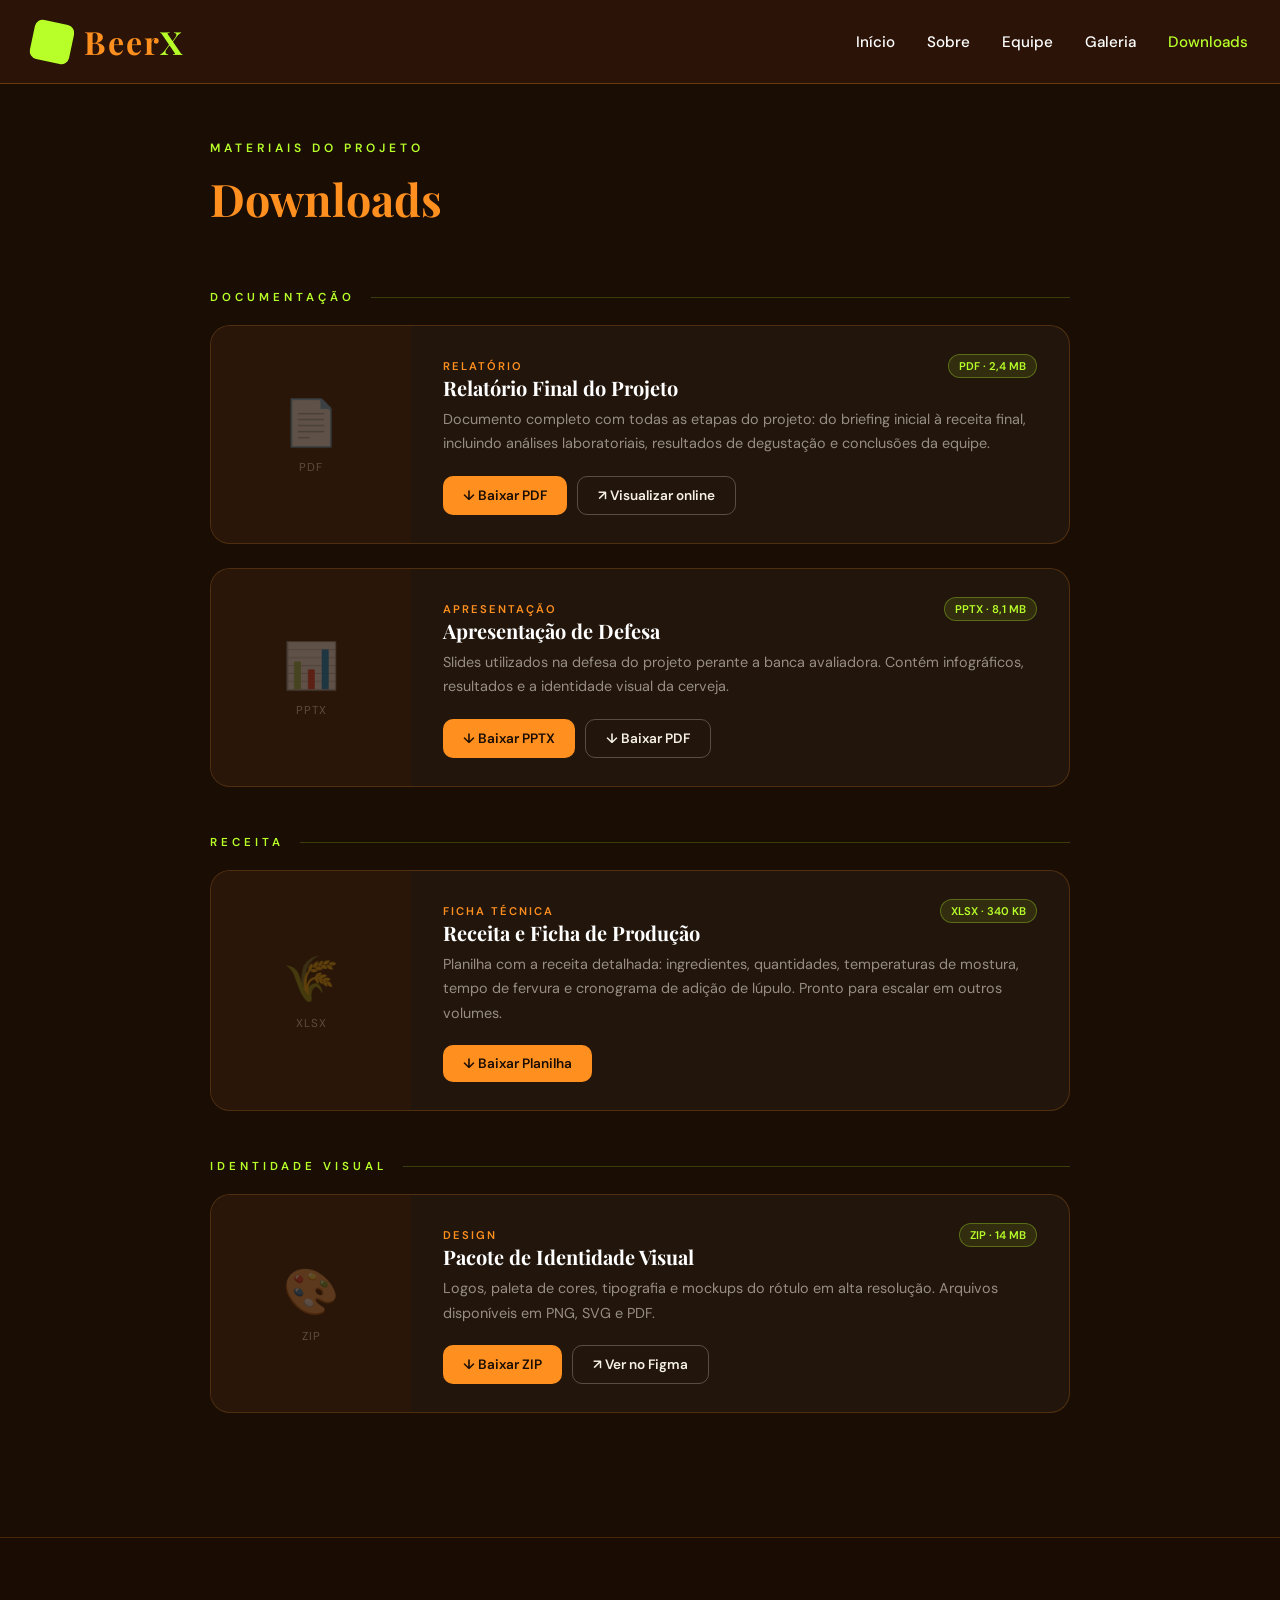
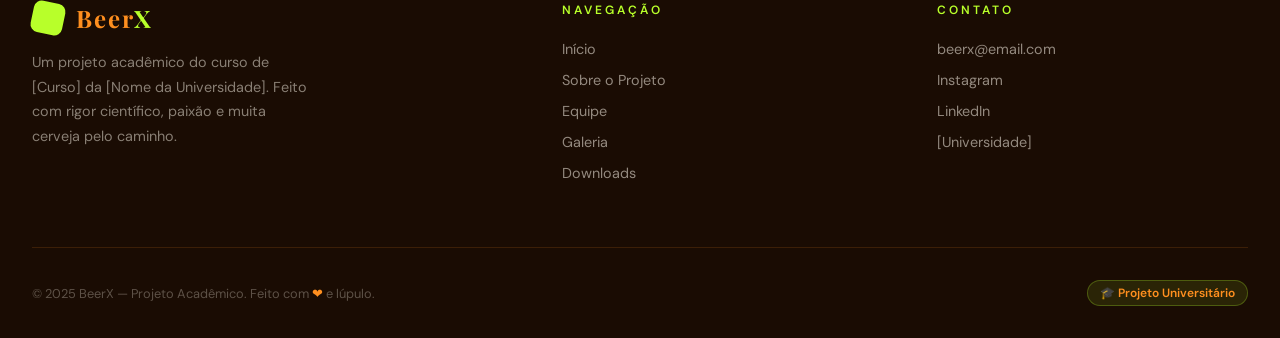
==== documentos.html @ e20e8783 "aba documentos" ====
<!DOCTYPE html>
<html lang="pt-BR">
<head>
  <meta charset="UTF-8">
  <meta name="viewport" content="width=device-width, initial-scale=1.0">
  <title>BeerX — Downloads</title>
  <link rel="stylesheet" href="style.css">
  <style>
    /* ── PÁGINA DE DOWNLOADS ── */

    .downloads-page {
      min-height: 100vh;
      padding: 140px 32px 100px;
    }

    .downloads-inner {
      max-width: 860px;
      margin: 0 auto;
    }

    /* ── CABEÇALHO DA PÁGINA ── */
    .downloads-header {
      margin-bottom: 64px;
    }

    /* ══════════════════════════════════════════
       CARD DE DOWNLOAD
       Para adicionar um novo item, copie o bloco
       inteiro entre os comentários:
       <!-- [INÍCIO] CARD DE DOWNLOAD -->
       e
       <!-- [FIM] CARD DE DOWNLOAD -->
       e cole logo abaixo do último card.
    ══════════════════════════════════════════ */

    .download-card {
      display: grid;
      grid-template-columns: 200px 1fr;
      background: rgba(247, 241, 229, 0.04);
      border: 1px solid rgba(255, 143, 31, 0.2);
      border-radius: 20px;
      overflow: hidden;
      margin-bottom: 24px;
      transition: border-color 0.3s, transform 0.3s;
    }

    .download-card:hover {
      border-color: rgba(184, 255, 42, 0.35);
      transform: translateY(-3px);
    }

    /* Coluna da imagem */
    .download-thumb {
      width: 200px;
      min-height: 180px;
      background: rgba(45, 22, 8, 0.7);
      display: flex;
      align-items: center;
      justify-content: center;
      flex-shrink: 0;
      overflow: hidden;
      position: relative;
    }

    .download-thumb img {
      width: 100%;
      height: 100%;
      object-fit: cover;
      display: block;
    }

    /* Placeholder quando não há imagem */
    .download-thumb-placeholder {
      display: flex;
      flex-direction: column;
      align-items: center;
      justify-content: center;
      gap: 8px;
      width: 100%;
      height: 100%;
      color: rgba(247, 241, 229, 0.25);
    }

    .download-thumb-placeholder span {
      font-size: 2.8rem;
    }

    .download-thumb-placeholder p {
      font-size: 0.72rem;
      letter-spacing: 1px;
      text-transform: uppercase;
      margin: 0;
    }

    /* Coluna do conteúdo */
    .download-body {
      padding: 28px 32px;
      display: flex;
      flex-direction: column;
      justify-content: space-between;
      gap: 16px;
    }

    .download-top {
      display: flex;
      align-items: flex-start;
      justify-content: space-between;
      gap: 16px;
    }

    .download-titulo {
      font-family: 'Playfair Display', serif;
      font-size: 1.25rem;
      font-weight: 700;
      color: #fff;
      margin: 0 0 6px;
      line-height: 1.3;
    }

    .download-categoria {
      display: inline-block;
      font-size: 0.7rem;
      font-weight: 600;
      letter-spacing: 2px;
      text-transform: uppercase;
      color: var(--laranja);
      margin: 0;
    }

    .download-badge {
      flex-shrink: 0;
      background: rgba(184, 255, 42, 0.1);
      border: 1px solid rgba(184, 255, 42, 0.3);
      color: var(--verde);
      font-size: 0.7rem;
      font-weight: 600;
      padding: 4px 10px;
      border-radius: 100px;
      white-space: nowrap;
    }

    .download-descricao {
      font-size: 0.9rem;
      color: rgba(247, 241, 229, 0.55);
      line-height: 1.7;
      margin: 0;
    }

    /* Botões de download */
    .download-acoes {
      display: flex;
      flex-wrap: wrap;
      gap: 10px;
      margin-top: 4px;
    }

    .btn-download {
      display: inline-flex;
      align-items: center;
      gap: 8px;
      padding: 10px 20px;
      border-radius: 10px;
      font-size: 0.85rem;
      font-weight: 600;
      text-decoration: none;
      cursor: pointer;
      border: none;
      transition: background 0.2s, transform 0.2s;
    }

    .btn-download:hover { transform: translateY(-2px); }

    /* Variante principal (laranja) */
    .btn-download-primary {
      background: var(--laranja);
      color: var(--escuro2);
    }

    .btn-download-primary:hover { background: #ffaa55; }

    /* Variante secundária (contorno) */
    .btn-download-secondary {
      background: transparent;
      color: var(--claro);
      border: 1px solid rgba(247, 241, 229, 0.25);
    }

    .btn-download-secondary:hover {
      background: rgba(247, 241, 229, 0.08);
      border-color: rgba(247, 241, 229, 0.5);
    }

    /* ── SEPARADOR DE CATEGORIA ── */
    .downloads-categoria-titulo {
      font-size: 0.72rem;
      font-weight: 600;
      letter-spacing: 4px;
      text-transform: uppercase;
      color: var(--verde);
      margin: 48px 0 20px;
      display: flex;
      align-items: center;
      gap: 16px;
    }

    .downloads-categoria-titulo::after {
      content: '';
      flex: 1;
      height: 1px;
      background: rgba(184, 255, 42, 0.2);
    }
  </style>
</head>
<body>

  <!-- HEADER -->
  <header>
    <div class="header-inner">
      <div class="logo">
        <div class="logo-square"></div>
        <a href="index.html" style="text-decoration:none">
          <h1>Beer<span>X</span></h1>
        </a>
      </div>
      <nav>
        <ul>
          <li><a href="index.html#hero">Início</a></li>
          <li><a href="index.html#sobre">Sobre</a></li>
          <li><a href="index.html#integrantes">Equipe</a></li>
          <li><a href="index.html#galeria">Galeria</a></li>
          <li><a href="downloads.html" style="color: var(--verde)">Downloads</a></li>
        </ul>
      </nav>
    </div>
  </header>

  <!-- CONTEÚDO -->
  <main class="downloads-page">
    <div class="downloads-inner">

      <!-- Cabeçalho -->
      <div class="downloads-header">
        <div class="section-label">Materiais do projeto</div>
        <h2 class="section-title" style="margin-bottom: 0;">
          <span>Downloads</span>
        </h2>
      </div>

      <!-- ══ CATEGORIA: DOCUMENTAÇÃO ══ -->
      <div class="downloads-categoria-titulo">Documentação</div>

      <!-- [INÍCIO] CARD DE DOWNLOAD — Copie daqui até [FIM] para adicionar um novo item -->
      <div class="download-card">

        <div class="download-thumb">
          <!--
            Para usar imagem real, substitua o div abaixo por:
            <img src="sua-imagem.jpg" alt="Descrição">
          -->
          <div class="download-thumb-placeholder">
            <span>📄</span>
            <p>PDF</p>
          </div>
        </div>

        <div class="download-body">
          <div>
            <div class="download-top">
              <div>
                <p class="download-categoria">Relatório</p>
                <h3 class="download-titulo">Relatório Final do Projeto</h3>
              </div>
              <span class="download-badge">PDF · 2,4 MB</span>
            </div>
            <p class="download-descricao">
              Documento completo com todas as etapas do projeto: do briefing inicial à receita final,
              incluindo análises laboratoriais, resultados de degustação e conclusões da equipe.
            </p>
          </div>
          <div class="download-acoes">
            <a href="#" class="btn-download btn-download-primary">
              ↓ Baixar PDF
            </a>
            <a href="#" class="btn-download btn-download-secondary">
              ↗ Visualizar online
            </a>
          </div>
        </div>

      </div>
      <!-- [FIM] CARD DE DOWNLOAD -->

      <!-- [INÍCIO] CARD DE DOWNLOAD -->
      <div class="download-card">

        <div class="download-thumb">
          <div class="download-thumb-placeholder">
            <span>📊</span>
            <p>PPTX</p>
          </div>
        </div>

        <div class="download-body">
          <div>
            <div class="download-top">
              <div>
                <p class="download-categoria">Apresentação</p>
                <h3 class="download-titulo">Apresentação de Defesa</h3>
              </div>
              <span class="download-badge">PPTX · 8,1 MB</span>
            </div>
            <p class="download-descricao">
              Slides utilizados na defesa do projeto perante a banca avaliadora.
              Contém infográficos, resultados e a identidade visual da cerveja.
            </p>
          </div>
          <div class="download-acoes">
            <a href="#" class="btn-download btn-download-primary">
              ↓ Baixar PPTX
            </a>
            <a href="#" class="btn-download btn-download-secondary">
              ↓ Baixar PDF
            </a>
          </div>
        </div>

      </div>
      <!-- [FIM] CARD DE DOWNLOAD -->

      <!-- ══ CATEGORIA: RECEITA ══ -->
      <div class="downloads-categoria-titulo">Receita</div>

      <!-- [INÍCIO] CARD DE DOWNLOAD -->
      <div class="download-card">

        <div class="download-thumb">
          <div class="download-thumb-placeholder">
            <span>🌾</span>
            <p>XLSX</p>
          </div>
        </div>

        <div class="download-body">
          <div>
            <div class="download-top">
              <div>
                <p class="download-categoria">Ficha Técnica</p>
                <h3 class="download-titulo">Receita e Ficha de Produção</h3>
              </div>
              <span class="download-badge">XLSX · 340 KB</span>
            </div>
            <p class="download-descricao">
              Planilha com a receita detalhada: ingredientes, quantidades, temperaturas de mostura,
              tempo de fervura e cronograma de adição de lúpulo. Pronto para escalar em outros volumes.
            </p>
          </div>
          <div class="download-acoes">
            <a href="#" class="btn-download btn-download-primary">
              ↓ Baixar Planilha
            </a>
          </div>
        </div>

      </div>
      <!-- [FIM] CARD DE DOWNLOAD -->

      <!-- ══ CATEGORIA: IDENTIDADE VISUAL ══ -->
      <div class="downloads-categoria-titulo">Identidade Visual</div>

      <!-- [INÍCIO] CARD DE DOWNLOAD -->
      <div class="download-card">

        <div class="download-thumb">
          <div class="download-thumb-placeholder">
            <span>🎨</span>
            <p>ZIP</p>
          </div>
        </div>

        <div class="download-body">
          <div>
            <div class="download-top">
              <div>
                <p class="download-categoria">Design</p>
                <h3 class="download-titulo">Pacote de Identidade Visual</h3>
              </div>
              <span class="download-badge">ZIP · 14 MB</span>
            </div>
            <p class="download-descricao">
              Logos, paleta de cores, tipografia e mockups do rótulo em alta resolução.
              Arquivos disponíveis em PNG, SVG e PDF.
            </p>
          </div>
          <div class="download-acoes">
            <a href="#" class="btn-download btn-download-primary">
              ↓ Baixar ZIP
            </a>
            <a href="#" class="btn-download btn-download-secondary">
              ↗ Ver no Figma
            </a>
          </div>
        </div>

      </div>
      <!-- [FIM] CARD DE DOWNLOAD -->

    </div>
  </main>

  <!-- RODAPÉ -->
  <footer>
    <div class="footer-inner">
      <div class="footer-top">
        <div class="footer-brand">
          <div class="logo">
            <div class="logo-square" style="width:32px;height:32px"></div>
            <h1 style="font-size:1.5rem;margin:0">Beer<span>X</span></h1>
          </div>
          <p>
            Um projeto acadêmico do curso de [Curso] da [Nome da Universidade].
            Feito com rigor científico, paixão e muita cerveja pelo caminho.
          </p>
        </div>

        <div class="footer-col">
          <h4>Navegação</h4>
          <ul>
            <li><a href="index.html#hero">Início</a></li>
            <li><a href="index.html#sobre">Sobre o Projeto</a></li>
            <li><a href="index.html#integrantes">Equipe</a></li>
            <li><a href="index.html#galeria">Galeria</a></li>
            <li><a href="downloads.html">Downloads</a></li>
          </ul>
        </div>

        <div class="footer-col">
          <h4>Contato</h4>
          <ul>
            <li><a href="mailto:beerx@email.com">beerx@email.com</a></li>
            <li><a href="#">Instagram</a></li>
            <li><a href="#">LinkedIn</a></li>
            <li><a href="#">[Universidade]</a></li>
          </ul>
        </div>
      </div>

      <div class="footer-bottom">
        <p>© 2025 BeerX — Projeto Acadêmico. Feito com <span>❤</span> e lúpulo.</p>
        <span class="footer-tag">🎓 Projeto Universitário</span>
      </div>
    </div>
  </footer>

</body>
</html>
---- style.css ----
@import url('https://fonts.googleapis.com/css2?family=Playfair+Display:wght@700;900&family=DM+Sans:wght@300;400;500;600&display=swap');

/* ── VARIÁVEIS ── */
:root {
  --laranja: #ff8f1f;
  --verde: #b8ff2a;
  --escuro: #2d1608;
  --escuro2: #1a0d04;
  --claro: #f7f1e5;
}

* { box-sizing: border-box; }

body {
  font-family: 'DM Sans', sans-serif;
  background: var(--escuro2);
  color: var(--claro);
  margin: 0;
  padding: 0;
}

.title-font { font-family: 'Playfair Display', serif; }

/* ── HEADER ── */
header {
  position: fixed;
  top: 0;
  width: 100%;
  z-index: 50;
  background: rgba(45, 22, 8, 0.95);
  backdrop-filter: blur(12px);
  border-bottom: 1px solid rgba(255, 143, 31, 0.3);
}

.header-inner {
  max-width: 1280px;
  margin: 0 auto;
  padding: 20px 32px;
  display: flex;
  justify-content: space-between;
  align-items: center;
}

.logo { display: flex; align-items: center; gap: 12px; }

.logo-square {
  width: 40px;
  height: 40px;
  background: var(--verde);
  border-radius: 8px;
  transform: rotate(12deg);
}

.logo h1 {
  font-family: 'Playfair Display', serif;
  font-size: 2rem;
  color: var(--laranja);
  letter-spacing: 2px;
  margin: 0;
}

.logo h1 span { color: var(--verde); }

nav ul {
  display: flex;
  gap: 32px;
  list-style: none;
  margin: 0;
  padding: 0;
}

nav a {
  color: #fff;
  text-decoration: none;
  font-weight: 500;
  font-size: 0.95rem;
  transition: color 0.2s;
}

nav a:hover { color: var(--verde); }

/* ── HERO ── */
.hero {
  min-height: 100vh;
  padding-top: 96px;
  background-image: url('https://www.sp.senac.br/documents/297735/297737/cas_externa4-2800px.jpg/db76ca6d-e211-5ca4-ea14-8b78f953ac5f?version=1.0&t=1618496073533&imagePreview=1');
  background-size: cover;
  background-position: center;
  position: relative;
}

.hero-overlay {
  position: absolute;
  inset: 0;
  background: rgba(26, 13, 4, 0.72);
}

.hero-content {
  position: relative;
  max-width: 1280px;
  margin: 0 auto;
  padding: 0 32px;
  min-height: calc(100vh - 96px);
  display: flex;
  align-items: center;
}

.hero-text { max-width: 560px; }

.hero-badge {
  display: inline-block;
  background: rgba(184, 255, 42, 0.15);
  border: 1px solid rgba(184, 255, 42, 0.4);
  color: var(--verde);
  font-size: 0.75rem;
  font-weight: 600;
  letter-spacing: 3px;
  text-transform: uppercase;
  padding: 6px 16px;
  border-radius: 100px;
  margin-bottom: 24px;
}

.hero-text h2 {
  font-family: 'Playfair Display', serif;
  font-size: 4rem;
  font-weight: 900;
  color: #fff;
  line-height: 1.1;
  margin: 0 0 24px;
}

.hero-text h2 span { color: var(--laranja); }

.hero-text p {
  color: rgba(247, 241, 229, 0.75);
  font-size: 1.1rem;
  line-height: 1.7;
  margin: 0 0 40px;
}

.btn-primary {
  display: inline-flex;
  align-items: center;
  gap: 12px;
  background: var(--laranja);
  color: var(--escuro);
  font-weight: 700;
  font-size: 0.95rem;
  padding: 16px 32px;
  border-radius: 14px;
  text-decoration: none;
  transition: background 0.2s, transform 0.2s;
}

.btn-primary:hover {
  background: #ffaa55;
  transform: translateY(-2px);
}

/* ── UTILITÁRIOS DE SEÇÃO ── */
.section-inner { max-width: 1280px; margin: 0 auto; }

.section-label {
  font-size: 0.75rem;
  font-weight: 600;
  letter-spacing: 4px;
  text-transform: uppercase;
  color: var(--verde);
  margin-bottom: 16px;
}

.section-title {
  font-family: 'Playfair Display', serif;
  font-size: 2.8rem;
  font-weight: 700;
  color: #fff;
  margin: 0 0 64px;
  line-height: 1.2;
}

.section-title span { color: var(--laranja); }

/* ── SOBRE ── */
#sobre {
  background: var(--escuro);
  padding: 120px 32px;
}

.sobre-grid {
  display: grid;
  grid-template-columns: repeat(3, 1fr);
  gap: 24px;
}

.sobre-card {
  background: rgba(247, 241, 229, 0.05);
  border: 1px solid rgba(255, 143, 31, 0.2);
  border-radius: 20px;
  padding: 40px 32px;
  transition: border-color 0.3s, transform 0.3s;
}

.sobre-card:hover {
  border-color: rgba(184, 255, 42, 0.5);
  transform: translateY(-4px);
}

.sobre-icon {
  width: 56px;
  height: 56px;
  background: rgba(184, 255, 42, 0.12);
  border-radius: 14px;
  display: flex;
  align-items: center;
  justify-content: center;
  font-size: 1.6rem;
  margin-bottom: 24px;
}

.sobre-card h3 {
  font-family: 'Playfair Display', serif;
  font-size: 1.3rem;
  color: var(--laranja);
  margin: 0 0 12px;
}

.sobre-card p {
  color: rgba(247, 241, 229, 0.65);
  font-size: 0.95rem;
  line-height: 1.7;
  margin: 0;
}

/* ── INTEGRANTES ── */
#integrantes {
  background: var(--escuro);
  padding: 120px 32px;
}

.integrantes-grid {
  display: grid;
  grid-template-columns: repeat(4, 1fr);
  gap: 24px;
}

.membro-card {
  background: rgba(247, 241, 229, 0.04);
  border: 1px solid rgba(255, 143, 31, 0.15);
  border-radius: 20px;
  overflow: hidden;
  transition: transform 0.3s, border-color 0.3s;
}

.membro-card:hover {
  transform: translateY(-6px);
  border-color: rgba(184, 255, 42, 0.4);
}

.membro-foto {
  width: 100%;
  aspect-ratio: 1;
  background: rgba(45, 22, 8, 0.6);
  display: flex;
  align-items: center;
  justify-content: center;
  overflow: hidden;
}

.membro-foto img {
  width: 100%;
  height: 100%;
  object-fit: cover;
}

.membro-iniciais {
  width: 72px;
  height: 72px;
  border-radius: 50%;
  background: rgba(255, 143, 31, 0.2);
  border: 2px solid rgba(255, 143, 31, 0.4);
  display: flex;
  align-items: center;
  justify-content: center;
  font-family: 'Playfair Display', serif;
  font-size: 1.4rem;
  color: var(--laranja);
  font-weight: 700;
}

.membro-info { padding: 20px; }

.membro-nome {
  font-family: 'Playfair Display', serif;
  font-size: 1rem;
  color: #fff;
  margin: 0 0 4px;
}

.membro-role {
  font-size: 0.75rem;
  color: var(--laranja);
  font-weight: 500;
  letter-spacing: 1px;
  margin-bottom: 10px;
}

.membro-bio {
  font-size: 0.82rem;
  color: rgba(247, 241, 229, 0.55);
  line-height: 1.6;
  margin: 0;
}

/* ── GALERIA CARROSSEL ── */
#galeria {
  background: var(--escuro2);
  padding: 120px 32px;
}

.carrossel-wrapper {
  position: relative;
  overflow: hidden;
}

.carrossel-track {
  display: flex;
  gap: 20px;
  transition: transform 0.5s cubic-bezier(0.25, 0.46, 0.45, 0.94);
  will-change: transform;
}

.carrossel-slide {
  min-width: calc(33.333% - 14px);
  border-radius: 20px;
  overflow: hidden;
  position: relative;
  flex-shrink: 0;
}

.slide-placeholder {
  width: 100%;
  height: 280px;
  background: rgba(255, 143, 31, 0.07);
  border: 1px solid rgba(255, 143, 31, 0.2);
  border-radius: 20px;
  display: flex;
  flex-direction: column;
  align-items: center;
  justify-content: center;
  gap: 12px;
  color: rgba(247, 241, 229, 0.4);
  font-size: 0.85rem;
  text-align: center;
  transition: background 0.3s;
}

.slide-placeholder:hover { background: rgba(255, 143, 31, 0.13); }

.slide-placeholder-icon { font-size: 2.4rem; }

/* Para quando tiver imagens reais: */
.carrossel-slide img {
  width: 100%;
  height: 280px;
  object-fit: cover;
  display: block;
}

.carrossel-nav {
  display: flex;
  align-items: center;
  justify-content: center;
  gap: 16px;
  margin-top: 40px;
}

.carrossel-btn {
  width: 48px;
  height: 48px;
  border-radius: 50%;
  background: rgba(247, 241, 229, 0.06);
  border: 1px solid rgba(255, 143, 31, 0.3);
  color: var(--laranja);
  font-size: 1.2rem;
  display: flex;
  align-items: center;
  justify-content: center;
  cursor: pointer;
  transition: background 0.2s, border-color 0.2s, transform 0.2s;
}

.carrossel-btn:hover {
  background: rgba(255, 143, 31, 0.15);
  border-color: var(--laranja);
  transform: scale(1.08);
}

.carrossel-dots {
  display: flex;
  gap: 8px;
}

.dot {
  width: 8px;
  height: 8px;
  border-radius: 50%;
  background: rgba(247, 241, 229, 0.2);
  cursor: pointer;
  transition: background 0.3s, transform 0.3s;
}

.dot.ativo {
  background: var(--laranja);
  transform: scale(1.3);
}

/* ── RODAPÉ ── */
footer {
  background: rgba(26, 13, 4, 0.98);
  border-top: 1px solid rgba(255, 143, 31, 0.2);
  padding: 64px 32px 32px;
}

.footer-inner { max-width: 1280px; margin: 0 auto; }

.footer-top {
  display: grid;
  grid-template-columns: 1.5fr 1fr 1fr;
  gap: 64px;
  margin-bottom: 64px;
}

.footer-brand p {
  color: rgba(247, 241, 229, 0.5);
  font-size: 0.9rem;
  line-height: 1.7;
  margin: 16px 0 0;
  max-width: 280px;
}

.footer-col h4 {
  font-size: 0.75rem;
  font-weight: 600;
  letter-spacing: 3px;
  text-transform: uppercase;
  color: var(--verde);
  margin: 0 0 20px;
}

.footer-col ul {
  list-style: none;
  margin: 0;
  padding: 0;
  display: flex;
  flex-direction: column;
  gap: 10px;
}

.footer-col a {
  color: rgba(247, 241, 229, 0.55);
  text-decoration: none;
  font-size: 0.9rem;
  transition: color 0.2s;
}

.footer-col a:hover { color: var(--laranja); }

.footer-bottom {
  border-top: 1px solid rgba(255, 143, 31, 0.15);
  padding-top: 32px;
  display: flex;
  justify-content: space-between;
  align-items: center;
}

.footer-bottom p {
  color: rgba(247, 241, 229, 0.3);
  font-size: 0.8rem;
  margin: 0;
}

.footer-bottom span { color: var(--laranja); }

.footer-tag {
  display: inline-block;
  background: rgba(184, 255, 42, 0.1);
  border: 1px solid rgba(184, 255, 42, 0.25);
  color: var(--verde);
  font-size: 0.75rem;
  font-weight: 600;
  padding: 4px 12px;
  border-radius: 100px;
}
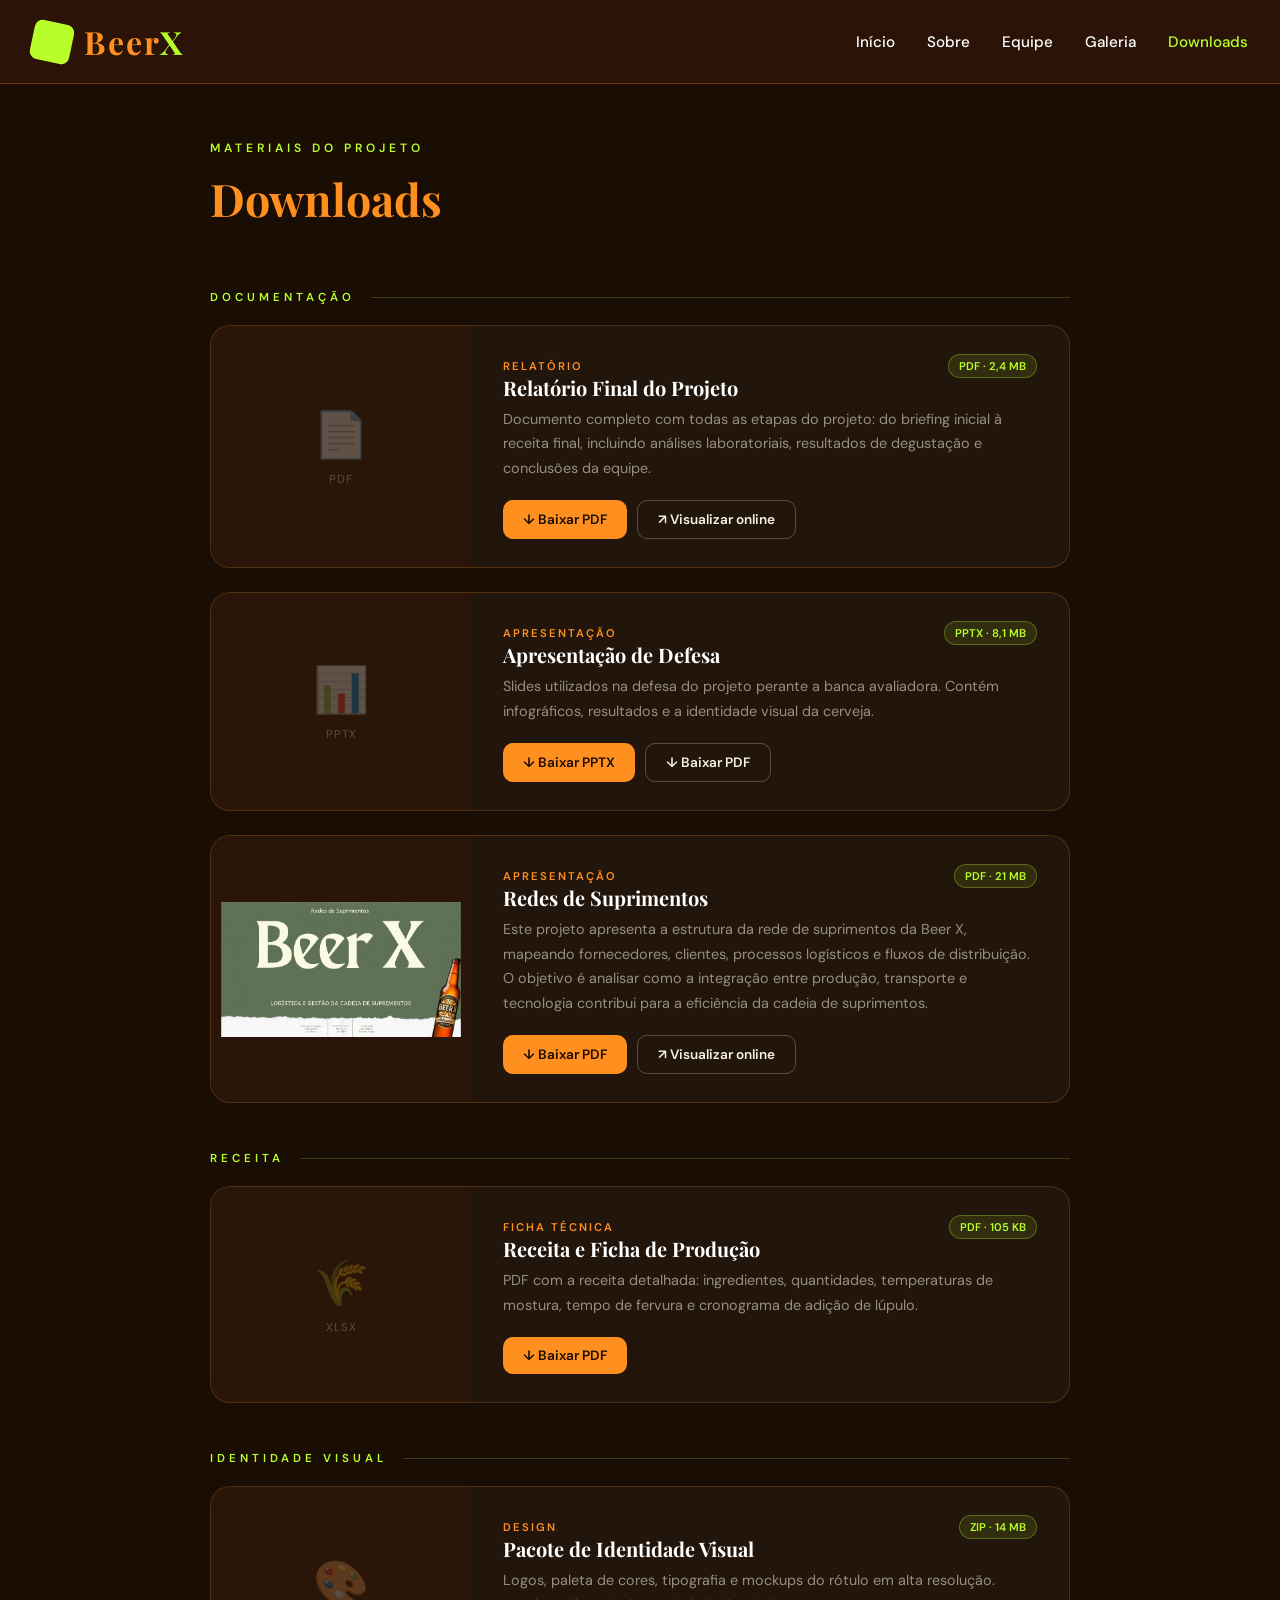
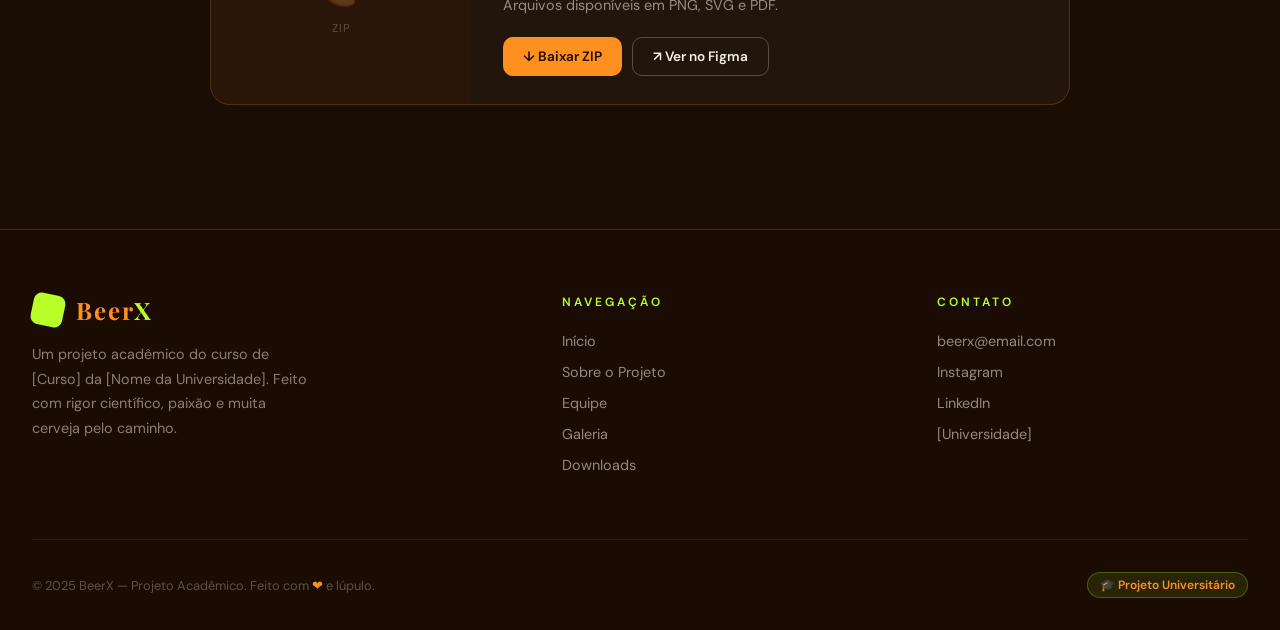
==== commit ff36df56: "Documentacao" ====
--- a/documentos.html
+++ b/documentos.html
@@ -6,7 +6,6 @@
   <title>BeerX — Downloads</title>
   <link rel="stylesheet" href="style.css">
   <style>
-    /* ── PÁGINA DE DOWNLOADS ── */
 
     .downloads-page {
       min-height: 100vh;
@@ -35,7 +34,7 @@
 
     .download-card {
       display: grid;
-      grid-template-columns: 200px 1fr;
+      grid-template-columns: 260px 1fr;
       background: rgba(247, 241, 229, 0.04);
       border: 1px solid rgba(255, 143, 31, 0.2);
       border-radius: 20px;
@@ -51,21 +50,21 @@
 
     /* Coluna da imagem */
     .download-thumb {
-      width: 200px;
-      min-height: 180px;
-      background: rgba(45, 22, 8, 0.7);
-      display: flex;
-      align-items: center;
-      justify-content: center;
-      flex-shrink: 0;
-      overflow: hidden;
-      position: relative;
-    }
-
+    width: 260px;
+    min-height: 180px;
+    background: rgba(45, 22, 8, 0.7);
+    display: flex;
+    align-items: center;
+    justify-content: center;
+    flex-shrink: 0;
+    overflow: hidden;
+    position: relative;
+    padding: 10px;
+    }
     .download-thumb img {
       width: 100%;
       height: 100%;
-      object-fit: cover;
+      object-fit: contain;
       display: block;
     }
 
@@ -327,6 +326,40 @@
       </div>
       <!-- [FIM] CARD DE DOWNLOAD -->
 
+      <!-- [INÍCIO] CARD DE DOWNLOAD — Copie daqui até [FIM] para adicionar um novo item -->
+      <div class="download-card">
+
+        <div class="download-thumb">
+          <img src="img/Fotos Documentos/Redes de suprimentos.png" alt="Descrição">
+        </div>
+        <div class="download-body">
+          <div>
+            <div class="download-top">
+              <div>
+                <p class="download-categoria">Apresentação</p>
+                <h3 class="download-titulo">Redes de Suprimentos</h3>
+              </div>
+              <span class="download-badge">PDF · 21 MB</span>
+            </div>
+            <p class="download-descricao">
+              Este projeto apresenta a estrutura da rede de suprimentos da Beer X, mapeando fornecedores, clientes, processos logísticos e fluxos de distribuição. O objetivo é analisar como a integração entre produção, transporte e tecnologia contribui para a eficiência da cadeia de suprimentos.
+            </p>
+          </div>
+          <div class="download-acoes">
+            <a href="docs/Redes-de-Suprimentos-BeerX.pdf" class="btn-download btn-download-primary">
+              ↓ Baixar PDF
+            </a>
+            <a href="https://canva.link/7v3f4266tjvdi2x" class="btn-download btn-download-secondary">
+              ↗ Visualizar online
+            </a>
+          </div>
+        </div>
+
+      </div>
+      <!-- [FIM] CARD DE DOWNLOAD -->
+
+      
+
       <!-- ══ CATEGORIA: RECEITA ══ -->
       <div class="downloads-categoria-titulo">Receita</div>
 
@@ -347,16 +380,16 @@
                 <p class="download-categoria">Ficha Técnica</p>
                 <h3 class="download-titulo">Receita e Ficha de Produção</h3>
               </div>
-              <span class="download-badge">XLSX · 340 KB</span>
+              <span class="download-badge">PDF · 105 KB</span>
             </div>
             <p class="download-descricao">
-              Planilha com a receita detalhada: ingredientes, quantidades, temperaturas de mostura,
-              tempo de fervura e cronograma de adição de lúpulo. Pronto para escalar em outros volumes.
+              PDF com a receita detalhada: ingredientes, quantidades, temperaturas de mostura,
+              tempo de fervura e cronograma de adição de lúpulo.
             </p>
           </div>
           <div class="download-acoes">
-            <a href="#" class="btn-download btn-download-primary">
-              ↓ Baixar Planilha
+            <a href="docs/receita-cerveja.pdf" class="btn-download btn-download-primary">
+              ↓ Baixar PDF
             </a>
           </div>
         </div>
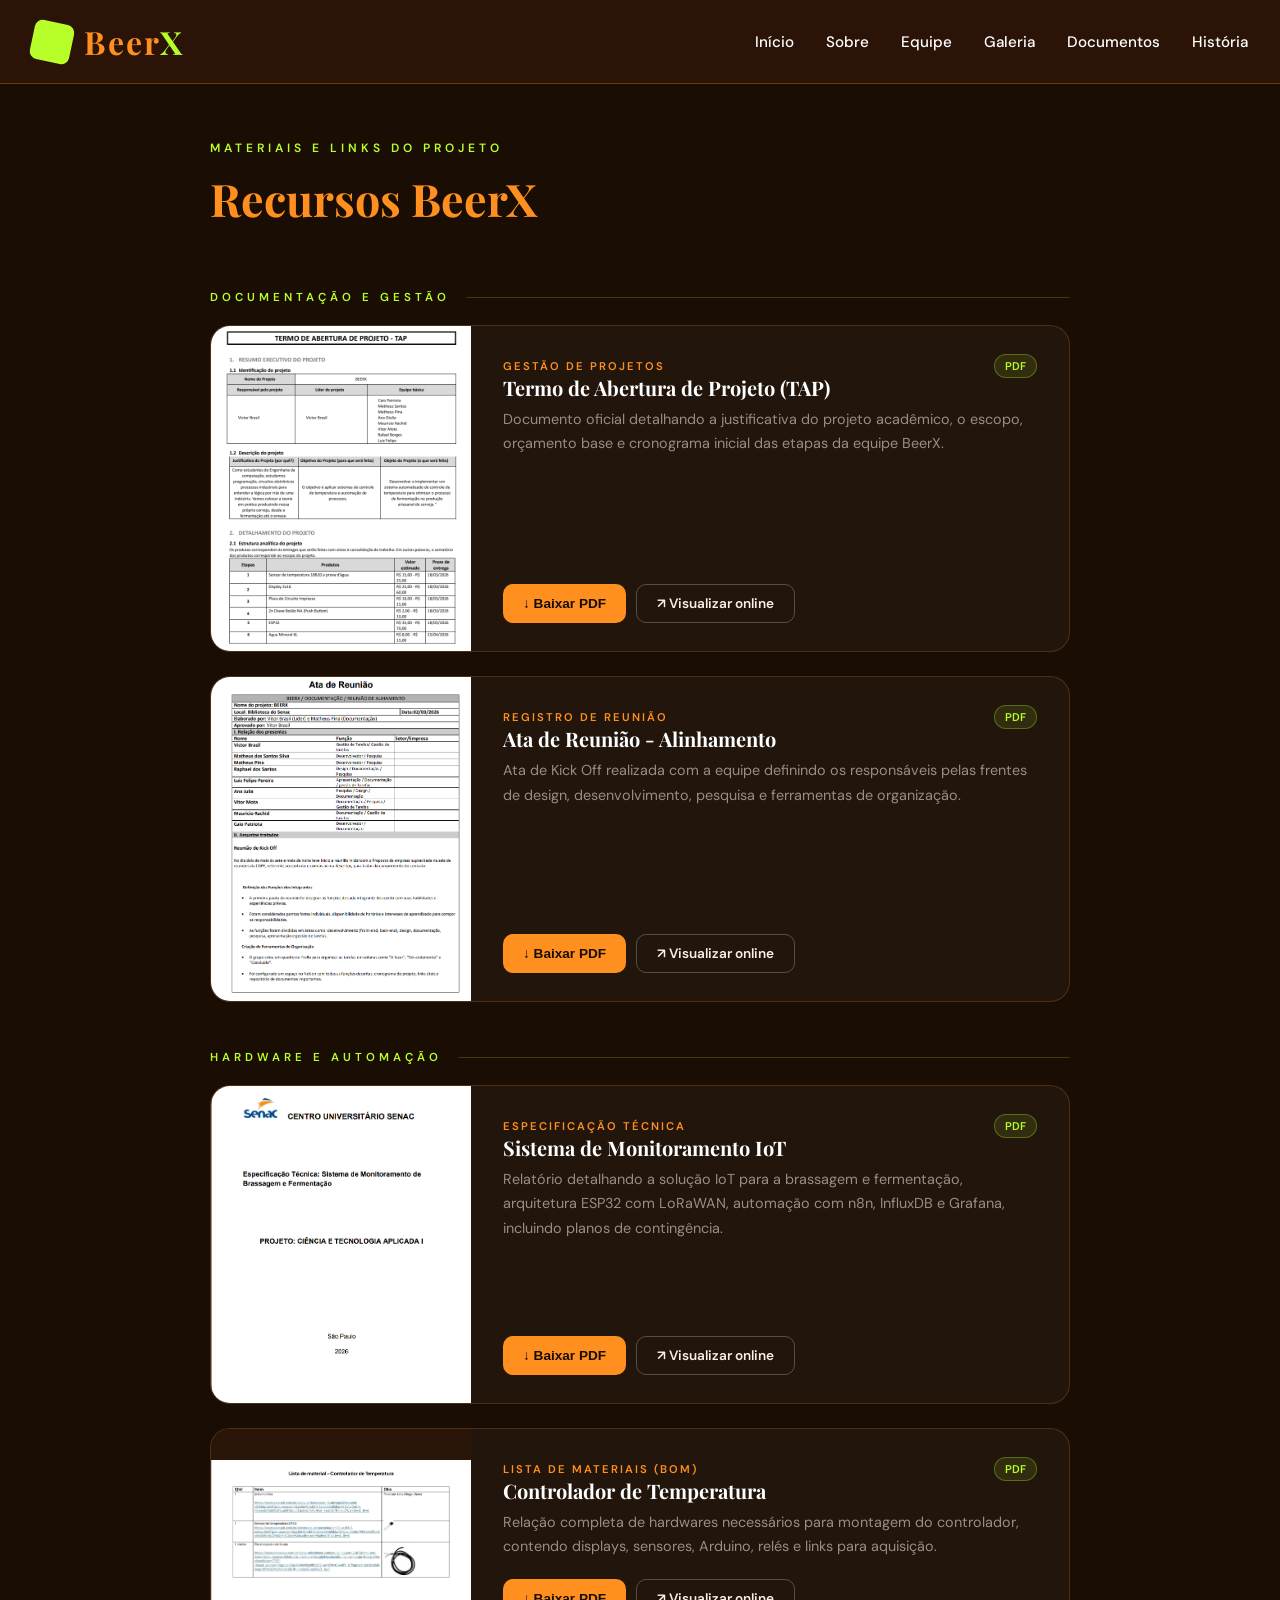
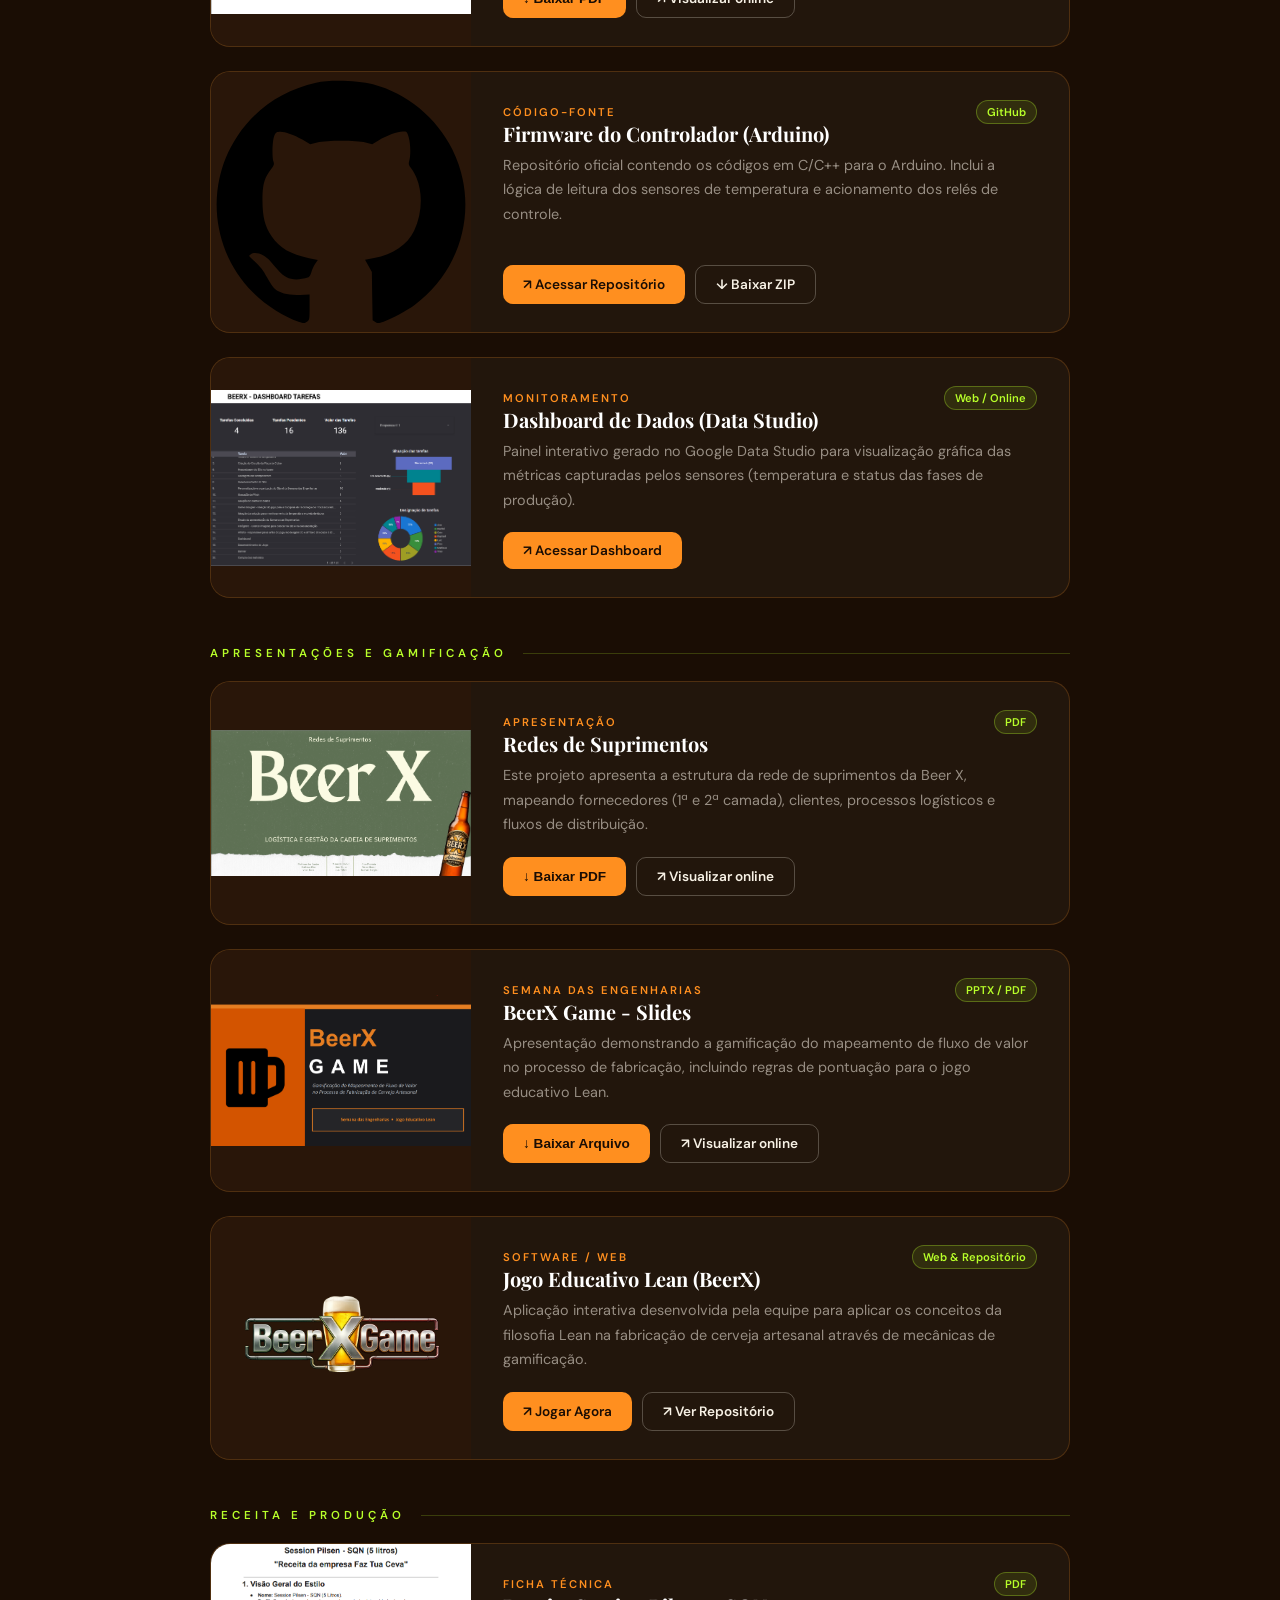
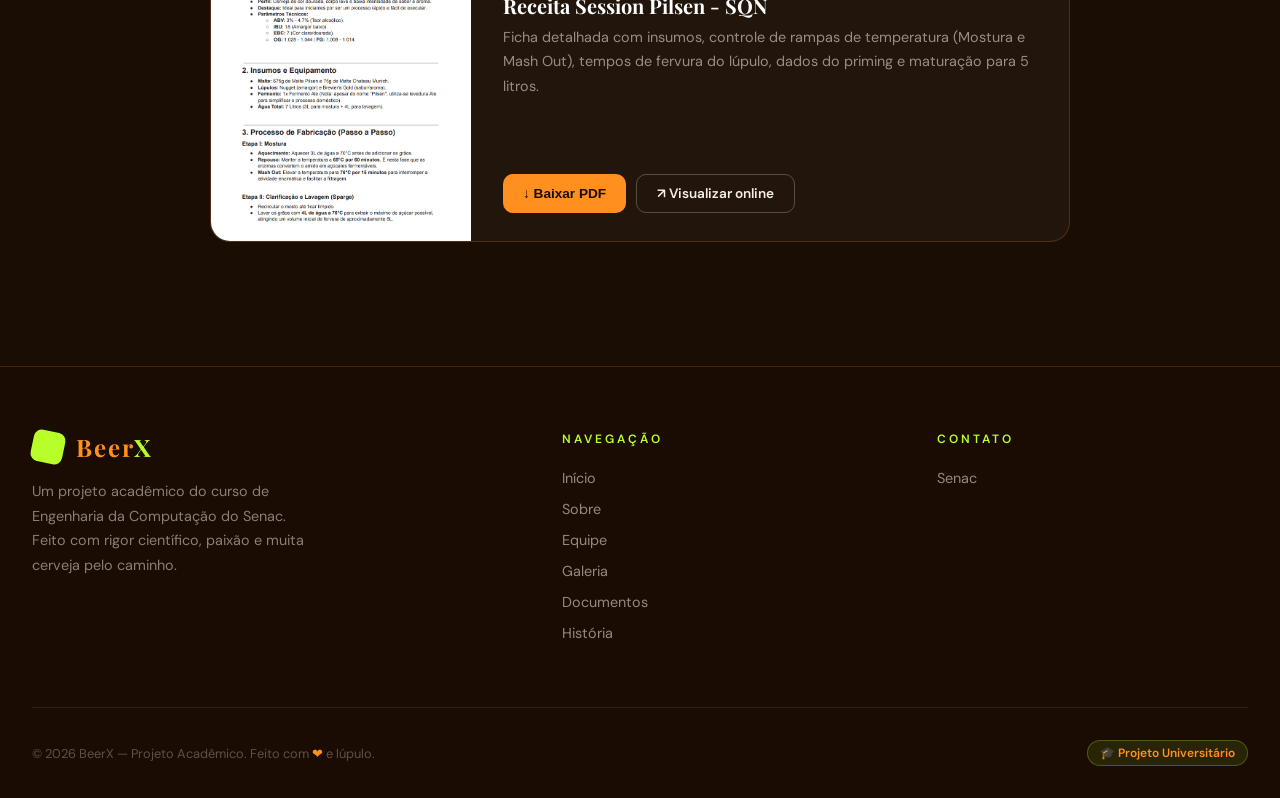
==== commit 336dc552: "Versao 0.1" ====
--- a/documentos.html
+++ b/documentos.html
@@ -3,10 +3,9 @@
 <head>
   <meta charset="UTF-8">
   <meta name="viewport" content="width=device-width, initial-scale=1.0">
-  <title>BeerX — Downloads</title>
+  <title>BeerX — Downloads e Links</title>
   <link rel="stylesheet" href="style.css">
   <style>
-
     .downloads-page {
       min-height: 100vh;
       padding: 140px 32px 100px;
@@ -23,15 +22,8 @@
     }
 
     /* ══════════════════════════════════════════
-       CARD DE DOWNLOAD
-       Para adicionar um novo item, copie o bloco
-       inteiro entre os comentários:
-       <!-- [INÍCIO] CARD DE DOWNLOAD -->
-       e
-       <!-- [FIM] CARD DE DOWNLOAD -->
-       e cole logo abaixo do último card.
+       CARD DE DOWNLOAD / LINK
     ══════════════════════════════════════════ */
-
     .download-card {
       display: grid;
       grid-template-columns: 260px 1fr;
@@ -50,45 +42,23 @@
 
     /* Coluna da imagem */
     .download-thumb {
-    width: 260px;
-    min-height: 180px;
-    background: rgba(45, 22, 8, 0.7);
-    display: flex;
-    align-items: center;
-    justify-content: center;
-    flex-shrink: 0;
-    overflow: hidden;
-    position: relative;
-    padding: 10px;
-    }
+      width: 260px;
+      min-height: 180px;
+      background: rgba(45, 22, 8, 0.7);
+      display: flex;
+      align-items: center;
+      justify-content: center;
+      flex-shrink: 0;
+      overflow: hidden;
+      position: relative;
+    }
+    
+    /* Tag de imagem pronta para uso */
     .download-thumb img {
       width: 100%;
       height: 100%;
-      object-fit: contain;
+      object-fit: contain; /* alterado para cover para preencher bonito */
       display: block;
-    }
-
-    /* Placeholder quando não há imagem */
-    .download-thumb-placeholder {
-      display: flex;
-      flex-direction: column;
-      align-items: center;
-      justify-content: center;
-      gap: 8px;
-      width: 100%;
-      height: 100%;
-      color: rgba(247, 241, 229, 0.25);
-    }
-
-    .download-thumb-placeholder span {
-      font-size: 2.8rem;
-    }
-
-    .download-thumb-placeholder p {
-      font-size: 0.72rem;
-      letter-spacing: 1px;
-      text-transform: uppercase;
-      margin: 0;
     }
 
     /* Coluna do conteúdo */
@@ -212,7 +182,6 @@
 </head>
 <body>
 
-  <!-- HEADER -->
   <header>
     <div class="header-inner">
       <div class="logo">
@@ -223,114 +192,203 @@
       </div>
       <nav>
         <ul>
-          <li><a href="index.html#hero">Início</a></li>
+          <li><a href="index.html">Início</a></li>
           <li><a href="index.html#sobre">Sobre</a></li>
           <li><a href="index.html#integrantes">Equipe</a></li>
           <li><a href="index.html#galeria">Galeria</a></li>
-          <li><a href="downloads.html" style="color: var(--verde)">Downloads</a></li>
+          <li><a href="documentos.html">Documentos</a></li>
+          <li><a href="historia.html">História</a></li>
         </ul>
       </nav>
     </div>
   </header>
 
-  <!-- CONTEÚDO -->
   <main class="downloads-page">
     <div class="downloads-inner">
 
-      <!-- Cabeçalho -->
       <div class="downloads-header">
-        <div class="section-label">Materiais do projeto</div>
+        <div class="section-label">Materiais e Links do projeto</div>
         <h2 class="section-title" style="margin-bottom: 0;">
-          <span>Downloads</span>
+          <span>Recursos BeerX</span>
         </h2>
       </div>
 
-      <!-- ══ CATEGORIA: DOCUMENTAÇÃO ══ -->
-      <div class="downloads-categoria-titulo">Documentação</div>
-
-      <!-- [INÍCIO] CARD DE DOWNLOAD — Copie daqui até [FIM] para adicionar um novo item -->
-      <div class="download-card">
-
-        <div class="download-thumb">
-          <!--
-            Para usar imagem real, substitua o div abaixo por:
-            <img src="sua-imagem.jpg" alt="Descrição">
-          -->
-          <div class="download-thumb-placeholder">
-            <span>📄</span>
-            <p>PDF</p>
-          </div>
-        </div>
-
-        <div class="download-body">
-          <div>
-            <div class="download-top">
-              <div>
-                <p class="download-categoria">Relatório</p>
-                <h3 class="download-titulo">Relatório Final do Projeto</h3>
-              </div>
-              <span class="download-badge">PDF · 2,4 MB</span>
-            </div>
-            <p class="download-descricao">
-              Documento completo com todas as etapas do projeto: do briefing inicial à receita final,
-              incluindo análises laboratoriais, resultados de degustação e conclusões da equipe.
-            </p>
-          </div>
-          <div class="download-acoes">
-            <a href="#" class="btn-download btn-download-primary">
+      <div class="downloads-categoria-titulo">Documentação e Gestão</div>
+
+      <div class="download-card">
+        <div class="download-thumb">
+          <img src="img/Fotos Documentos/Termo de abertura de projeto - TAP.png" alt="Capa TAP">
+        </div>
+        <div class="download-body">
+          <div>
+            <div class="download-top">
+              <div>
+                <p class="download-categoria">Gestão de Projetos</p>
+                <h3 class="download-titulo">Termo de Abertura de Projeto (TAP)</h3>
+              </div>
+              <span class="download-badge">PDF</span>
+            </div>
+            <p class="download-descricao">
+              Documento oficial detalhando a justificativa do projeto acadêmico, o escopo, orçamento base e cronograma inicial das etapas da equipe BeerX.
+            </p>
+          </div>
+          <div class="download-acoes">
+            <button onclick="baixarArquivo('docs/TAP.pdf', 'TAP_BeerX.pdf')" class="btn-download btn-download-primary">
               ↓ Baixar PDF
-            </a>
-            <a href="#" class="btn-download btn-download-secondary">
-              ↗ Visualizar online
-            </a>
-          </div>
-        </div>
-
-      </div>
-      <!-- [FIM] CARD DE DOWNLOAD -->
-
-      <!-- [INÍCIO] CARD DE DOWNLOAD -->
-      <div class="download-card">
-
-        <div class="download-thumb">
-          <div class="download-thumb-placeholder">
-            <span>📊</span>
-            <p>PPTX</p>
-          </div>
-        </div>
-
-        <div class="download-body">
-          <div>
-            <div class="download-top">
-              <div>
-                <p class="download-categoria">Apresentação</p>
-                <h3 class="download-titulo">Apresentação de Defesa</h3>
-              </div>
-              <span class="download-badge">PPTX · 8,1 MB</span>
-            </div>
-            <p class="download-descricao">
-              Slides utilizados na defesa do projeto perante a banca avaliadora.
-              Contém infográficos, resultados e a identidade visual da cerveja.
-            </p>
-          </div>
-          <div class="download-acoes">
-            <a href="#" class="btn-download btn-download-primary">
-              ↓ Baixar PPTX
-            </a>
-            <a href="#" class="btn-download btn-download-secondary">
+            </button>
+            <a href="docs/TAP.pdf" target="_blank" class="btn-download btn-download-secondary">
+              ↗ Visualizar online
+            </a>
+          </div>
+        </div>
+      </div>
+
+      <div class="download-card">
+        <div class="download-thumb">
+          <img src="img/Fotos Documentos/ATA de Reuniao.png" alt="Capa Ata">
+        </div>
+        <div class="download-body">
+          <div>
+            <div class="download-top">
+              <div>
+                <p class="download-categoria">Registro de Reunião</p>
+                <h3 class="download-titulo">Ata de Reunião - Alinhamento</h3>
+              </div>
+              <span class="download-badge">PDF</span>
+            </div>
+            <p class="download-descricao">
+              Ata de Kick Off realizada com a equipe definindo os responsáveis pelas frentes de design, desenvolvimento, pesquisa e ferramentas de organização.
+            </p>
+          </div>
+          <div class="download-acoes">
+            <button onclick="baixarArquivo('docs/Ata_de_Reuniao.pdf', 'Ata_Reuniao_BeerX.pdf')" class="btn-download btn-download-primary">
               ↓ Baixar PDF
-            </a>
-          </div>
-        </div>
-
-      </div>
-      <!-- [FIM] CARD DE DOWNLOAD -->
-
-      <!-- [INÍCIO] CARD DE DOWNLOAD — Copie daqui até [FIM] para adicionar um novo item -->
-      <div class="download-card">
-
-        <div class="download-thumb">
-          <img src="img/Fotos Documentos/Redes de suprimentos.png" alt="Descrição">
+            </button>
+            <a href="docs/Ata de Reunião.pdf" target="_blank" class="btn-download btn-download-secondary">
+              ↗ Visualizar online
+            </a>
+          </div>
+        </div>
+      </div>
+
+
+      <div class="downloads-categoria-titulo">Hardware e Automação</div>
+
+      <div class="download-card">
+        <div class="download-thumb">
+          <img src="img/Fotos Documentos/Sistema de monitoramento de brassagem.png" alt="Capa IoT">
+        </div>
+        <div class="download-body">
+          <div>
+            <div class="download-top">
+              <div>
+                <p class="download-categoria">Especificação Técnica</p>
+                <h3 class="download-titulo">Sistema de Monitoramento IoT</h3>
+              </div>
+              <span class="download-badge">PDF</span>
+            </div>
+            <p class="download-descricao">
+              Relatório detalhando a solução IoT para a brassagem e fermentação, arquitetura ESP32 com LoRaWAN, automação com n8n, InfluxDB e Grafana, incluindo planos de contingência.
+            </p>
+          </div>
+          <div class="download-acoes">
+            <button onclick="baixarArquivo('docs/Especificacao_Tecnica.pdf', 'Especificacao_Tecnica_Monitoramento.pdf')" class="btn-download btn-download-primary">
+              ↓ Baixar PDF
+            </button>
+            <a href="docs/Especificação Técnica_ Sistema de Monitoramento de Brassagem e Fermentação (3).pdf" target="_blank" class="btn-download btn-download-secondary">
+              ↗ Visualizar online
+            </a>
+          </div>
+        </div>
+      </div>
+
+      <div class="download-card">
+        <div class="download-thumb">
+          <img src="img/Fotos Documentos/Lista de material.png" alt="Capa BOM">
+        </div>
+        <div class="download-body">
+          <div>
+            <div class="download-top">
+              <div>
+                <p class="download-categoria">Lista de Materiais (BOM)</p>
+                <h3 class="download-titulo">Controlador de Temperatura</h3>
+              </div>
+              <span class="download-badge">PDF</span>
+            </div>
+            <p class="download-descricao">
+              Relação completa de hardwares necessários para montagem do controlador, contendo displays, sensores, Arduino, relés e links para aquisição.
+            </p>
+          </div>
+          <div class="download-acoes">
+            <button onclick="baixarArquivo('docs/Lista_de_materiais_controlador_temperatura.pdf', 'Lista_Materiais_Hardware.pdf')" class="btn-download btn-download-primary">
+              ↓ Baixar PDF
+            </button>
+            <a href="docs/Lista de materiais controlador temperatura.pdf" target="_blank" class="btn-download btn-download-secondary">
+              ↗ Visualizar online
+            </a>
+          </div>
+        </div>
+      </div>
+
+      <div class="download-card">
+        <div class="download-thumb">
+          <img src="img/Fotos Documentos/GitHub.svg" alt="Código Arduino">
+        </div>
+        <div class="download-body">
+          <div>
+            <div class="download-top">
+              <div>
+                <p class="download-categoria">Código-Fonte</p>
+                <h3 class="download-titulo">Firmware do Controlador (Arduino)</h3>
+              </div>
+              <span class="download-badge">GitHub</span>
+            </div>
+            <p class="download-descricao">
+              Repositório oficial contendo os códigos em C/C++ para o Arduino. Inclui a lógica de leitura dos sensores de temperatura e acionamento dos relés de controle.
+            </p>
+          </div>
+          <div class="download-acoes">
+            <a href="SEU_LINK_DO_GITHUB_AQUI" target="_blank" class="btn-download btn-download-primary">
+              ↗ Acessar Repositório
+            </a>
+            <a href="SEU_LINK_DO_GITHUB_AQUI/archive/refs/heads/main.zip" class="btn-download btn-download-secondary">
+              ↓ Baixar ZIP
+            </a>
+          </div>
+        </div>
+      </div>
+
+      <div class="download-card">
+        <div class="download-thumb">
+          <img src="img/Fotos Documentos/Dashboard.png" alt="Dashboard Data Studio">
+        </div>
+        <div class="download-body">
+          <div>
+            <div class="download-top">
+              <div>
+                <p class="download-categoria">Monitoramento</p>
+                <h3 class="download-titulo">Dashboard de Dados (Data Studio)</h3>
+              </div>
+              <span class="download-badge">Web / Online</span>
+            </div>
+            <p class="download-descricao">
+              Painel interativo gerado no Google Data Studio para visualização gráfica das métricas capturadas pelos sensores (temperatura e status das fases de produção).
+            </p>
+          </div>
+          <div class="download-acoes">
+            <a href="https://datastudio.google.com/reporting/fac25495-f395-434f-abe6-c6c75125300b" target="_blank" class="btn-download btn-download-primary">
+              ↗ Acessar Dashboard
+            </a>
+          </div>
+        </div>
+      </div>
+
+
+      <div class="downloads-categoria-titulo">Apresentações e Gamificação</div>
+
+      <div class="download-card">
+        <div class="download-thumb">
+          <img src="img/Fotos Documentos/Redes de suprimentos.png" alt="Capa Redes de Suprimentos">
         </div>
         <div class="download-body">
           <div>
@@ -339,108 +397,113 @@
                 <p class="download-categoria">Apresentação</p>
                 <h3 class="download-titulo">Redes de Suprimentos</h3>
               </div>
-              <span class="download-badge">PDF · 21 MB</span>
-            </div>
-            <p class="download-descricao">
-              Este projeto apresenta a estrutura da rede de suprimentos da Beer X, mapeando fornecedores, clientes, processos logísticos e fluxos de distribuição. O objetivo é analisar como a integração entre produção, transporte e tecnologia contribui para a eficiência da cadeia de suprimentos.
-            </p>
-          </div>
-          <div class="download-acoes">
-            <a href="docs/Redes-de-Suprimentos-BeerX.pdf" class="btn-download btn-download-primary">
+              <span class="download-badge">PDF</span>
+            </div>
+            <p class="download-descricao">
+              Este projeto apresenta a estrutura da rede de suprimentos da Beer X, mapeando fornecedores (1ª e 2ª camada), clientes, processos logísticos e fluxos de distribuição.
+            </p>
+          </div>
+          <div class="download-acoes">
+            <button onclick="baixarArquivo('docs/Redes-de-Suprimentos-BeerX.pdf', 'Redes_de_Suprimentos_BeerX.pdf')" class="btn-download btn-download-primary">
               ↓ Baixar PDF
-            </a>
-            <a href="https://canva.link/7v3f4266tjvdi2x" class="btn-download btn-download-secondary">
-              ↗ Visualizar online
-            </a>
-          </div>
-        </div>
-
-      </div>
-      <!-- [FIM] CARD DE DOWNLOAD -->
-
-      
-
-      <!-- ══ CATEGORIA: RECEITA ══ -->
-      <div class="downloads-categoria-titulo">Receita</div>
-
-      <!-- [INÍCIO] CARD DE DOWNLOAD -->
-      <div class="download-card">
-
-        <div class="download-thumb">
-          <div class="download-thumb-placeholder">
-            <span>🌾</span>
-            <p>XLSX</p>
-          </div>
-        </div>
-
+            </button>
+            <a href="https://canva.link/7v3f4266tjvdi2x" target="_blank" class="btn-download btn-download-secondary">
+              ↗ Visualizar online
+            </a>
+          </div>
+        </div>
+      </div>
+
+      <div class="download-card">
+        <div class="download-thumb">
+          <img src="img/Fotos Documentos/Slides BeerXgame.png" alt="Apresentação Jogo">
+        </div>
+        <div class="download-body">
+          <div>
+            <div class="download-top">
+              <div>
+                <p class="download-categoria">Semana das Engenharias</p>
+                <h3 class="download-titulo">BeerX Game - Slides</h3>
+              </div>
+              <span class="download-badge">PPTX / PDF</span>
+            </div>
+            <p class="download-descricao">
+              Apresentação demonstrando a gamificação do mapeamento de fluxo de valor no processo de fabricação, incluindo regras de pontuação para o jogo educativo Lean.
+            </p>
+          </div>
+          <div class="download-acoes">
+            <button onclick="baixarArquivo('docs/BeerXGame.pdf', 'BeerXGame_Apresentacao.pdf')" class="btn-download btn-download-primary">
+              ↓ Baixar Arquivo
+            </button>
+            <a href="docs/BeerXGame.pdf" target="_blank" class="btn-download btn-download-secondary">
+              ↗ Visualizar online
+            </a>
+          </div>
+        </div>
+      </div>
+
+      <div class="download-card">
+        <div class="download-thumb">
+          <img src="img/Fotos Documentos/Logo BeerXgame.png" alt="Interface do Jogo BeerX">
+        </div>
+        <div class="download-body">
+          <div>
+            <div class="download-top">
+              <div>
+                <p class="download-categoria">Software / Web</p>
+                <h3 class="download-titulo">Jogo Educativo Lean (BeerX)</h3>
+              </div>
+              <span class="download-badge">Web & Repositório</span>
+            </div>
+            <p class="download-descricao">
+              Aplicação interativa desenvolvida pela equipe para aplicar os conceitos da filosofia Lean na fabricação de cerveja artesanal através de mecânicas de gamificação.
+            </p>
+          </div>
+          <div class="download-acoes">
+            <a href="https://legalso.github.io/beerx_game/" target="_blank" class="btn-download btn-download-primary">
+              ↗ Jogar Agora
+            </a>
+            <a href="https://github.com/Legalso/beerx_game" target="_blank" class="btn-download btn-download-secondary">
+              ↗ Ver Repositório
+            </a>
+          </div>
+        </div>
+      </div>
+
+
+      <div class="downloads-categoria-titulo">Receita e Produção</div>
+
+      <div class="download-card">
+        <div class="download-thumb">
+          <img src="img/Fotos Documentos/Receita Session Pilsen.png" alt="Capa Receita">
+        </div>
         <div class="download-body">
           <div>
             <div class="download-top">
               <div>
                 <p class="download-categoria">Ficha Técnica</p>
-                <h3 class="download-titulo">Receita e Ficha de Produção</h3>
-              </div>
-              <span class="download-badge">PDF · 105 KB</span>
-            </div>
-            <p class="download-descricao">
-              PDF com a receita detalhada: ingredientes, quantidades, temperaturas de mostura,
-              tempo de fervura e cronograma de adição de lúpulo.
-            </p>
-          </div>
-          <div class="download-acoes">
-            <a href="docs/receita-cerveja.pdf" class="btn-download btn-download-primary">
+                <h3 class="download-titulo">Receita Session Pilsen - SQN</h3>
+              </div>
+              <span class="download-badge">PDF</span>
+            </div>
+            <p class="download-descricao">
+              Ficha detalhada com insumos, controle de rampas de temperatura (Mostura e Mash Out), tempos de fervura do lúpulo, dados do priming e maturação para 5 litros.
+            </p>
+          </div>
+          <div class="download-acoes">
+            <button onclick="baixarArquivo('docs/receita-cerveja.pdf', 'Receita_SessionPilsen_SQN.pdf')" class="btn-download btn-download-primary">
               ↓ Baixar PDF
-            </a>
-          </div>
-        </div>
-
-      </div>
-      <!-- [FIM] CARD DE DOWNLOAD -->
-
-      <!-- ══ CATEGORIA: IDENTIDADE VISUAL ══ -->
-      <div class="downloads-categoria-titulo">Identidade Visual</div>
-
-      <!-- [INÍCIO] CARD DE DOWNLOAD -->
-      <div class="download-card">
-
-        <div class="download-thumb">
-          <div class="download-thumb-placeholder">
-            <span>🎨</span>
-            <p>ZIP</p>
-          </div>
-        </div>
-
-        <div class="download-body">
-          <div>
-            <div class="download-top">
-              <div>
-                <p class="download-categoria">Design</p>
-                <h3 class="download-titulo">Pacote de Identidade Visual</h3>
-              </div>
-              <span class="download-badge">ZIP · 14 MB</span>
-            </div>
-            <p class="download-descricao">
-              Logos, paleta de cores, tipografia e mockups do rótulo em alta resolução.
-              Arquivos disponíveis em PNG, SVG e PDF.
-            </p>
-          </div>
-          <div class="download-acoes">
-            <a href="#" class="btn-download btn-download-primary">
-              ↓ Baixar ZIP
-            </a>
-            <a href="#" class="btn-download btn-download-secondary">
-              ↗ Ver no Figma
-            </a>
-          </div>
-        </div>
-
-      </div>
-      <!-- [FIM] CARD DE DOWNLOAD -->
+            </button>
+            <a href="docs/receita-cerveja.pdf" target="_blank" class="btn-download btn-download-secondary">
+              ↗ Visualizar online
+            </a>
+          </div>
+        </div>
+      </div>
 
     </div>
   </main>
 
-  <!-- RODAPÉ -->
   <footer>
     <div class="footer-inner">
       <div class="footer-top">
@@ -450,7 +513,7 @@
             <h1 style="font-size:1.5rem;margin:0">Beer<span>X</span></h1>
           </div>
           <p>
-            Um projeto acadêmico do curso de [Curso] da [Nome da Universidade].
+            Um projeto acadêmico do curso de Engenharia da Computação do Senac.
             Feito com rigor científico, paixão e muita cerveja pelo caminho.
           </p>
         </div>
@@ -458,31 +521,30 @@
         <div class="footer-col">
           <h4>Navegação</h4>
           <ul>
-            <li><a href="index.html#hero">Início</a></li>
-            <li><a href="index.html#sobre">Sobre o Projeto</a></li>
-            <li><a href="index.html#integrantes">Equipe</a></li>
-            <li><a href="index.html#galeria">Galeria</a></li>
-            <li><a href="downloads.html">Downloads</a></li>
+          <li><a href="index.html">Início</a></li>
+          <li><a href="index.html#sobre">Sobre</a></li>
+          <li><a href="index.html#integrantes">Equipe</a></li>
+          <li><a href="index.html#galeria">Galeria</a></li>
+          <li><a href="documentos.html">Documentos</a></li>
+          <li><a href="historia.html">História</a></li>
           </ul>
         </div>
 
         <div class="footer-col">
           <h4>Contato</h4>
           <ul>
-            <li><a href="mailto:beerx@email.com">beerx@email.com</a></li>
-            <li><a href="#">Instagram</a></li>
-            <li><a href="#">LinkedIn</a></li>
-            <li><a href="#">[Universidade]</a></li>
+            <li><a href="https://www.sp.senac.br/">Senac</a></li>
           </ul>
         </div>
       </div>
 
       <div class="footer-bottom">
-        <p>© 2025 BeerX — Projeto Acadêmico. Feito com <span>❤</span> e lúpulo.</p>
+        <p>© 2026 BeerX — Projeto Acadêmico. Feito com <span>❤</span> e lúpulo.</p>
         <span class="footer-tag">🎓 Projeto Universitário</span>
       </div>
     </div>
   </footer>
 
+  <script src="js/downloads.js"></script>
 </body>
 </html>
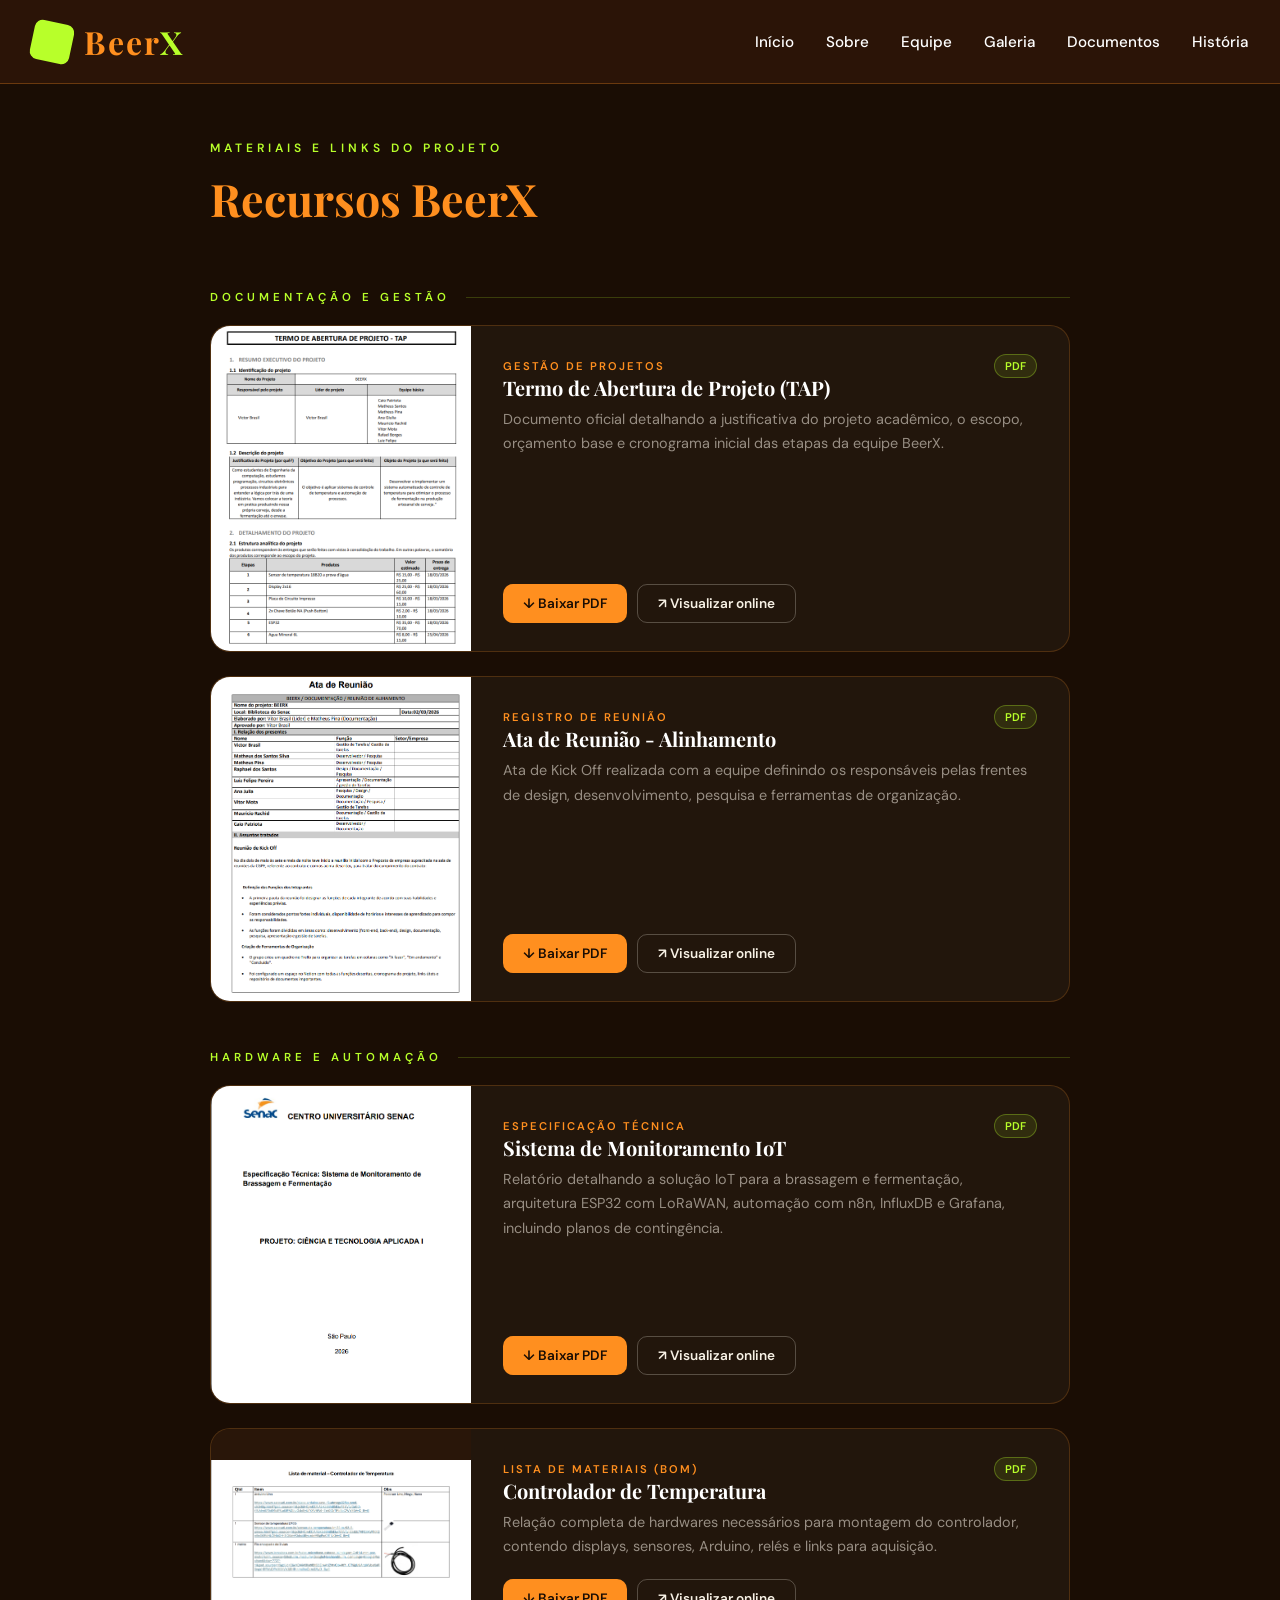
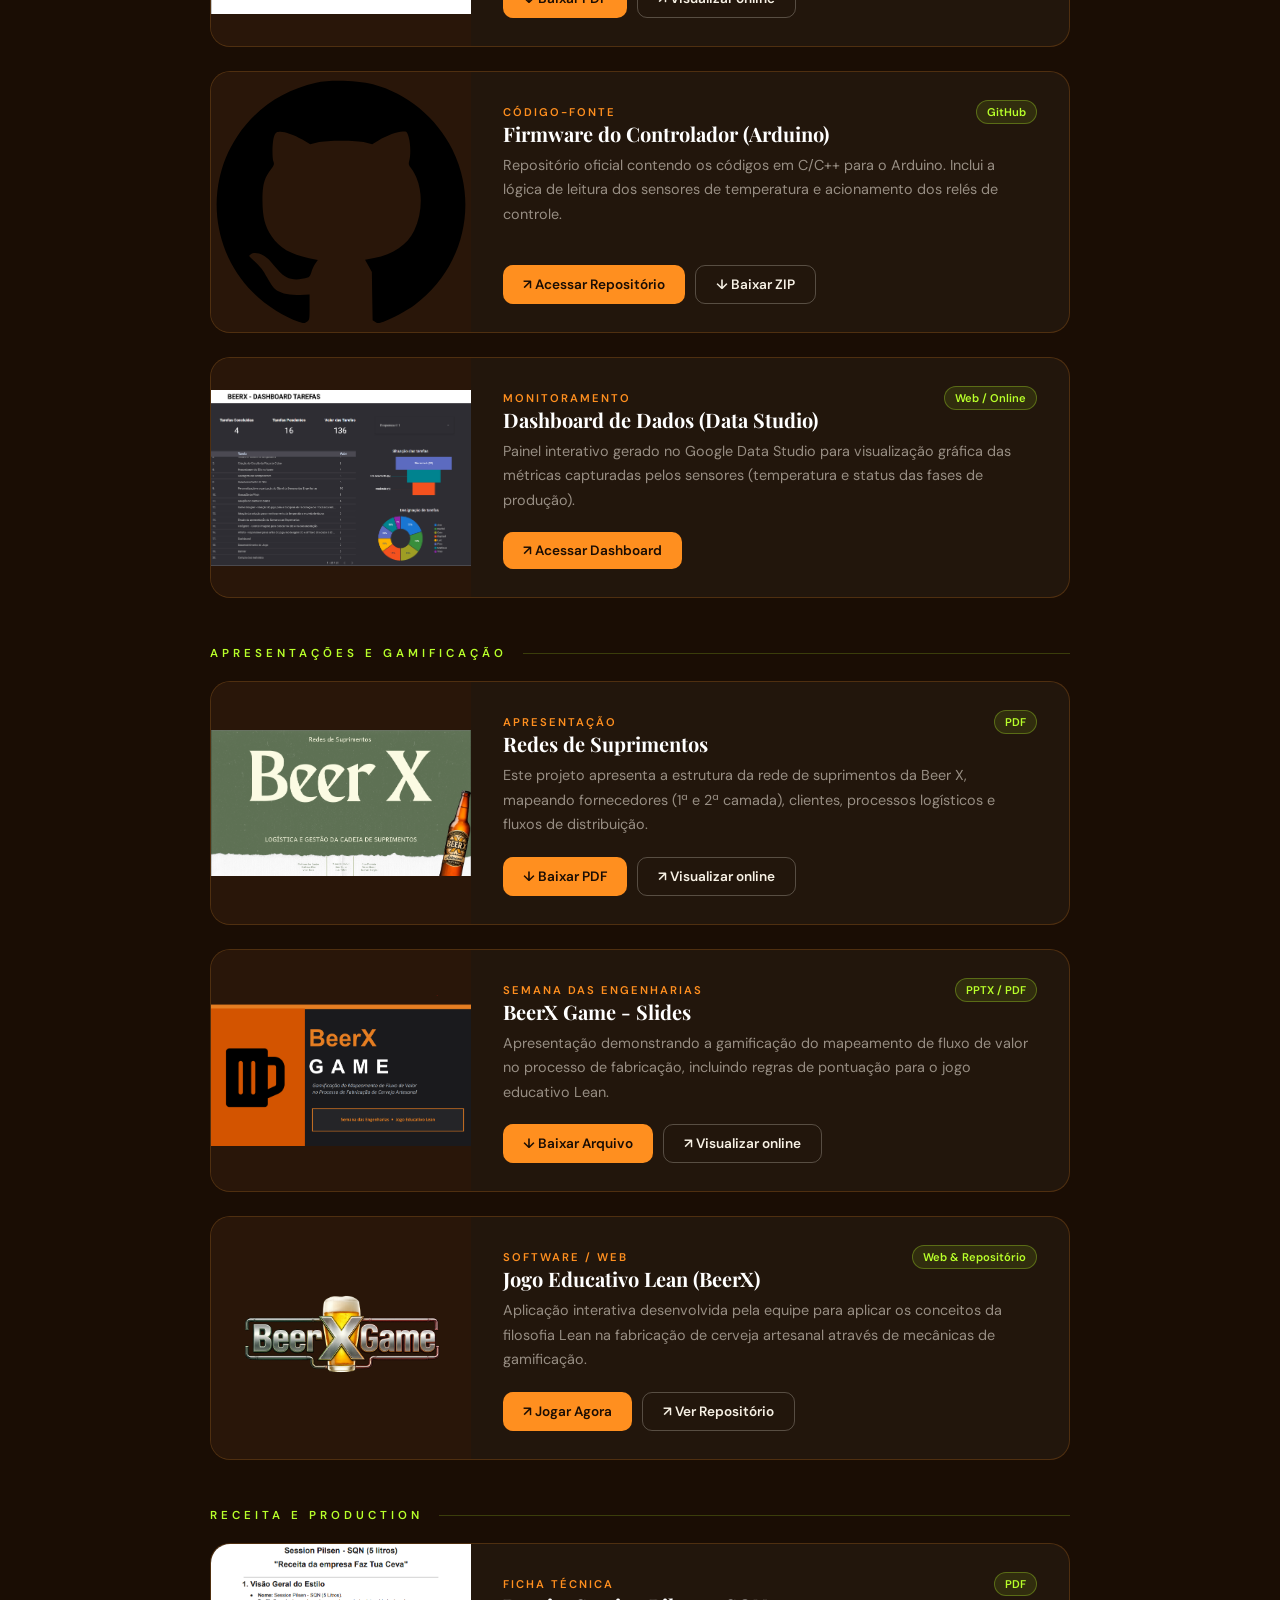
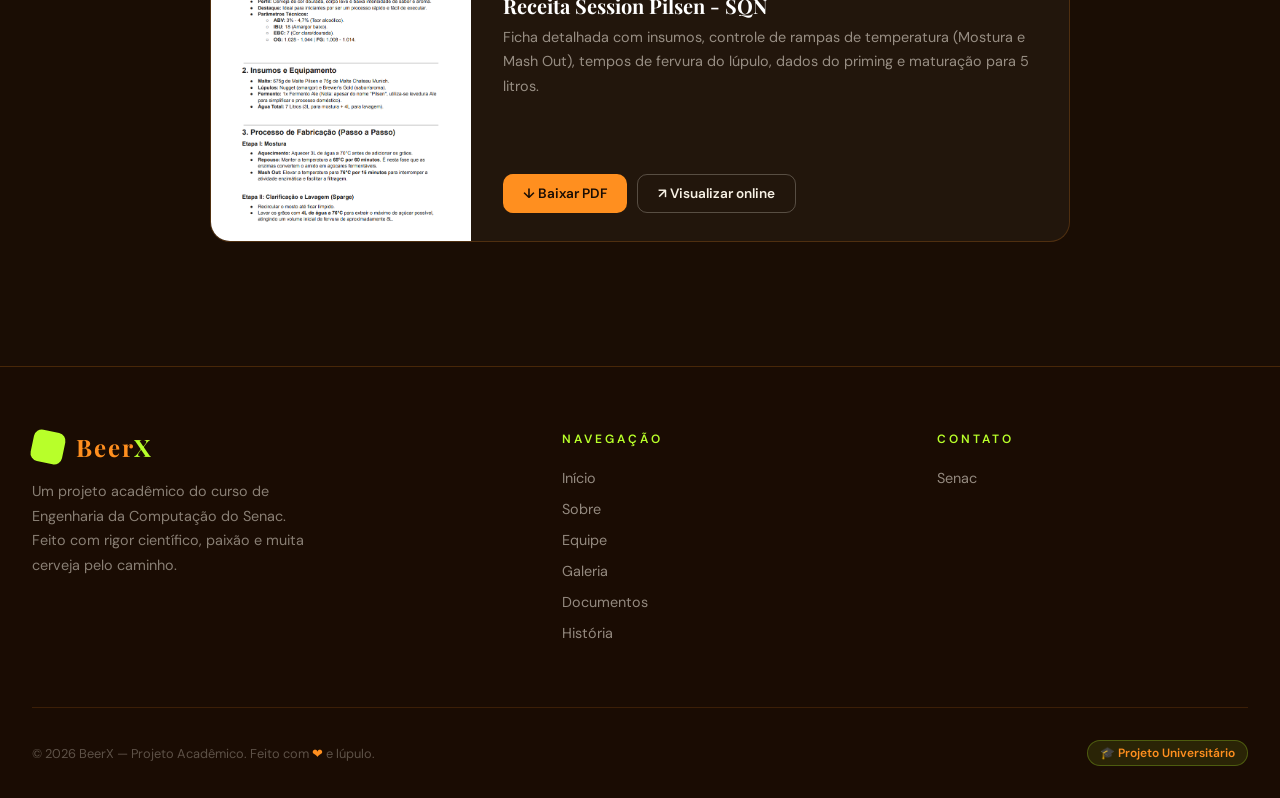
==== commit b635656b: "ajustes finais" ====
--- a/documentos.html
+++ b/documentos.html
@@ -22,8 +22,8 @@
     }
 
     /* ══════════════════════════════════════════
-       CARD DE DOWNLOAD / LINK
-    ══════════════════════════════════════════ */
+        CARD DE DOWNLOAD / LINK
+       ══════════════════════════════════════════ */
     .download-card {
       display: grid;
       grid-template-columns: 260px 1fr;
@@ -233,9 +233,9 @@
             </p>
           </div>
           <div class="download-acoes">
-            <button onclick="baixarArquivo('docs/TAP.pdf', 'TAP_BeerX.pdf')" class="btn-download btn-download-primary">
+            <a href="docs/TAP.pdf" download="TAP_BeerX.pdf" class="btn-download btn-download-primary">
               ↓ Baixar PDF
-            </button>
+            </a>
             <a href="docs/TAP.pdf" target="_blank" class="btn-download btn-download-secondary">
               ↗ Visualizar online
             </a>
@@ -261,10 +261,10 @@
             </p>
           </div>
           <div class="download-acoes">
-            <button onclick="baixarArquivo('docs/Ata_de_Reuniao.pdf', 'Ata_Reuniao_BeerX.pdf')" class="btn-download btn-download-primary">
+            <a href="docs/Ata_de_Reuniao.pdf" download="Ata_Reuniao_BeerX.pdf" class="btn-download btn-download-primary">
               ↓ Baixar PDF
-            </button>
-            <a href="docs/Ata de Reunião.pdf" target="_blank" class="btn-download btn-download-secondary">
+            </a>
+            <a href="docs/Ata_de_Reuniao.pdf" target="_blank" class="btn-download btn-download-secondary">
               ↗ Visualizar online
             </a>
           </div>
@@ -292,9 +292,9 @@
             </p>
           </div>
           <div class="download-acoes">
-            <button onclick="baixarArquivo('docs/Especificacao_Tecnica.pdf', 'Especificacao_Tecnica_Monitoramento.pdf')" class="btn-download btn-download-primary">
+            <a href="docs/Especificação Técnica_ Sistema de Monitoramento de Brassagem e Fermentação (3).pdf" download="Especificacao_Tecnica_Monitoramento.pdf" class="btn-download btn-download-primary">
               ↓ Baixar PDF
-            </button>
+            </a>
             <a href="docs/Especificação Técnica_ Sistema de Monitoramento de Brassagem e Fermentação (3).pdf" target="_blank" class="btn-download btn-download-secondary">
               ↗ Visualizar online
             </a>
@@ -320,9 +320,9 @@
             </p>
           </div>
           <div class="download-acoes">
-            <button onclick="baixarArquivo('docs/Lista_de_materiais_controlador_temperatura.pdf', 'Lista_Materiais_Hardware.pdf')" class="btn-download btn-download-primary">
+            <a href="docs/Lista de materiais controlador temperatura.pdf" download="Lista_Materiais_Hardware.pdf" class="btn-download btn-download-primary">
               ↓ Baixar PDF
-            </button>
+            </a>
             <a href="docs/Lista de materiais controlador temperatura.pdf" target="_blank" class="btn-download btn-download-secondary">
               ↗ Visualizar online
             </a>
@@ -404,9 +404,9 @@
             </p>
           </div>
           <div class="download-acoes">
-            <button onclick="baixarArquivo('docs/Redes-de-Suprimentos-BeerX.pdf', 'Redes_de_Suprimentos_BeerX.pdf')" class="btn-download btn-download-primary">
+            <a href="docs/Redes-de-Suprimentos-BeerX.pdf" download="Redes_de_Suprimentos_BeerX.pdf" class="btn-download btn-download-primary">
               ↓ Baixar PDF
-            </button>
+            </a>
             <a href="https://canva.link/7v3f4266tjvdi2x" target="_blank" class="btn-download btn-download-secondary">
               ↗ Visualizar online
             </a>
@@ -432,10 +432,10 @@
             </p>
           </div>
           <div class="download-acoes">
-            <button onclick="baixarArquivo('docs/BeerXGame.pdf', 'BeerXGame_Apresentacao.pdf')" class="btn-download btn-download-primary">
+            <a href="docs/BeerXGame.pptx.pdf" download="BeerXGame_Apresentacao.pdf" class="btn-download btn-download-primary">
               ↓ Baixar Arquivo
-            </button>
-            <a href="docs/BeerXGame.pdf" target="_blank" class="btn-download btn-download-secondary">
+            </a>
+            <a href="docs/BeerXGame.pptx.pdf" target="_blank" class="btn-download btn-download-secondary">
               ↗ Visualizar online
             </a>
           </div>
@@ -471,7 +471,7 @@
       </div>
 
 
-      <div class="downloads-categoria-titulo">Receita e Produção</div>
+      <div class="downloads-categoria-titulo">Receita e Production</div>
 
       <div class="download-card">
         <div class="download-thumb">
@@ -491,9 +491,9 @@
             </p>
           </div>
           <div class="download-acoes">
-            <button onclick="baixarArquivo('docs/receita-cerveja.pdf', 'Receita_SessionPilsen_SQN.pdf')" class="btn-download btn-download-primary">
+            <a href="docs/receita-cerveja.pdf" download="Receita_SessionPilsen_SQN.pdf" class="btn-download btn-download-primary">
               ↓ Baixar PDF
-            </button>
+            </a>
             <a href="docs/receita-cerveja.pdf" target="_blank" class="btn-download btn-download-secondary">
               ↗ Visualizar online
             </a>
@@ -521,12 +521,12 @@
         <div class="footer-col">
           <h4>Navegação</h4>
           <ul>
-          <li><a href="index.html">Início</a></li>
-          <li><a href="index.html#sobre">Sobre</a></li>
-          <li><a href="index.html#integrantes">Equipe</a></li>
-          <li><a href="index.html#galeria">Galeria</a></li>
-          <li><a href="documentos.html">Documentos</a></li>
-          <li><a href="historia.html">História</a></li>
+            <li><a href="index.html">Início</a></li>
+            <li><a href="index.html#sobre">Sobre</a></li>
+            <li><a href="index.html#integrantes">Equipe</a></li>
+            <li><a href="index.html#galeria">Galeria</a></li>
+            <li><a href="documentos.html">Documentos</a></li>
+            <li><a href="historia.html">História</a></li>
           </ul>
         </div>
 
@@ -545,6 +545,5 @@
     </div>
   </footer>
 
-  <script src="js/downloads.js"></script>
 </body>
 </html>
--- a/style.css
+++ b/style.css
@@ -331,11 +331,12 @@
 }
 
 .carrossel-slide {
-  min-width: calc(33.333% - 14px);
+  flex: 0 0 calc((100% - 40px) / 3);
+  width: calc((100% - 40px) / 3); 
   border-radius: 20px;
   overflow: hidden;
   position: relative;
-  flex-shrink: 0;
+  box-sizing: border-box;
 }
 
 .slide-placeholder {
